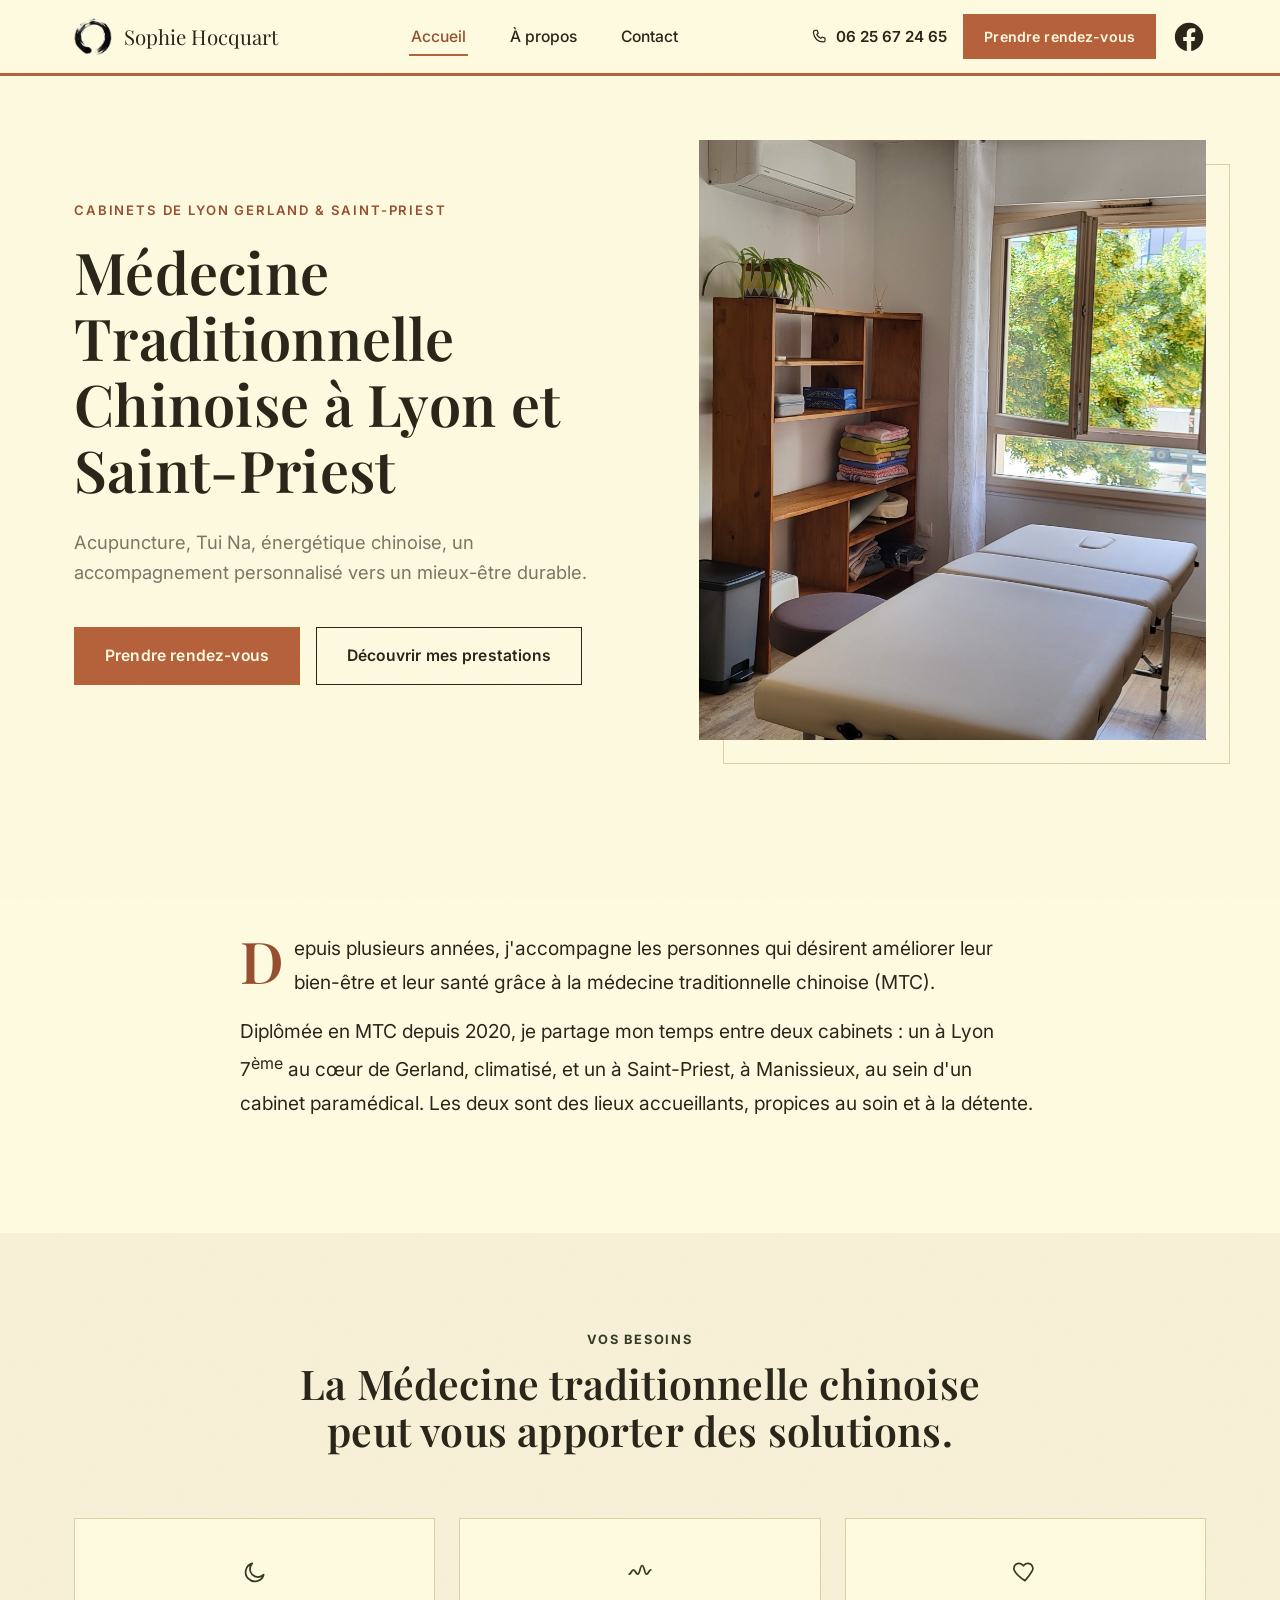
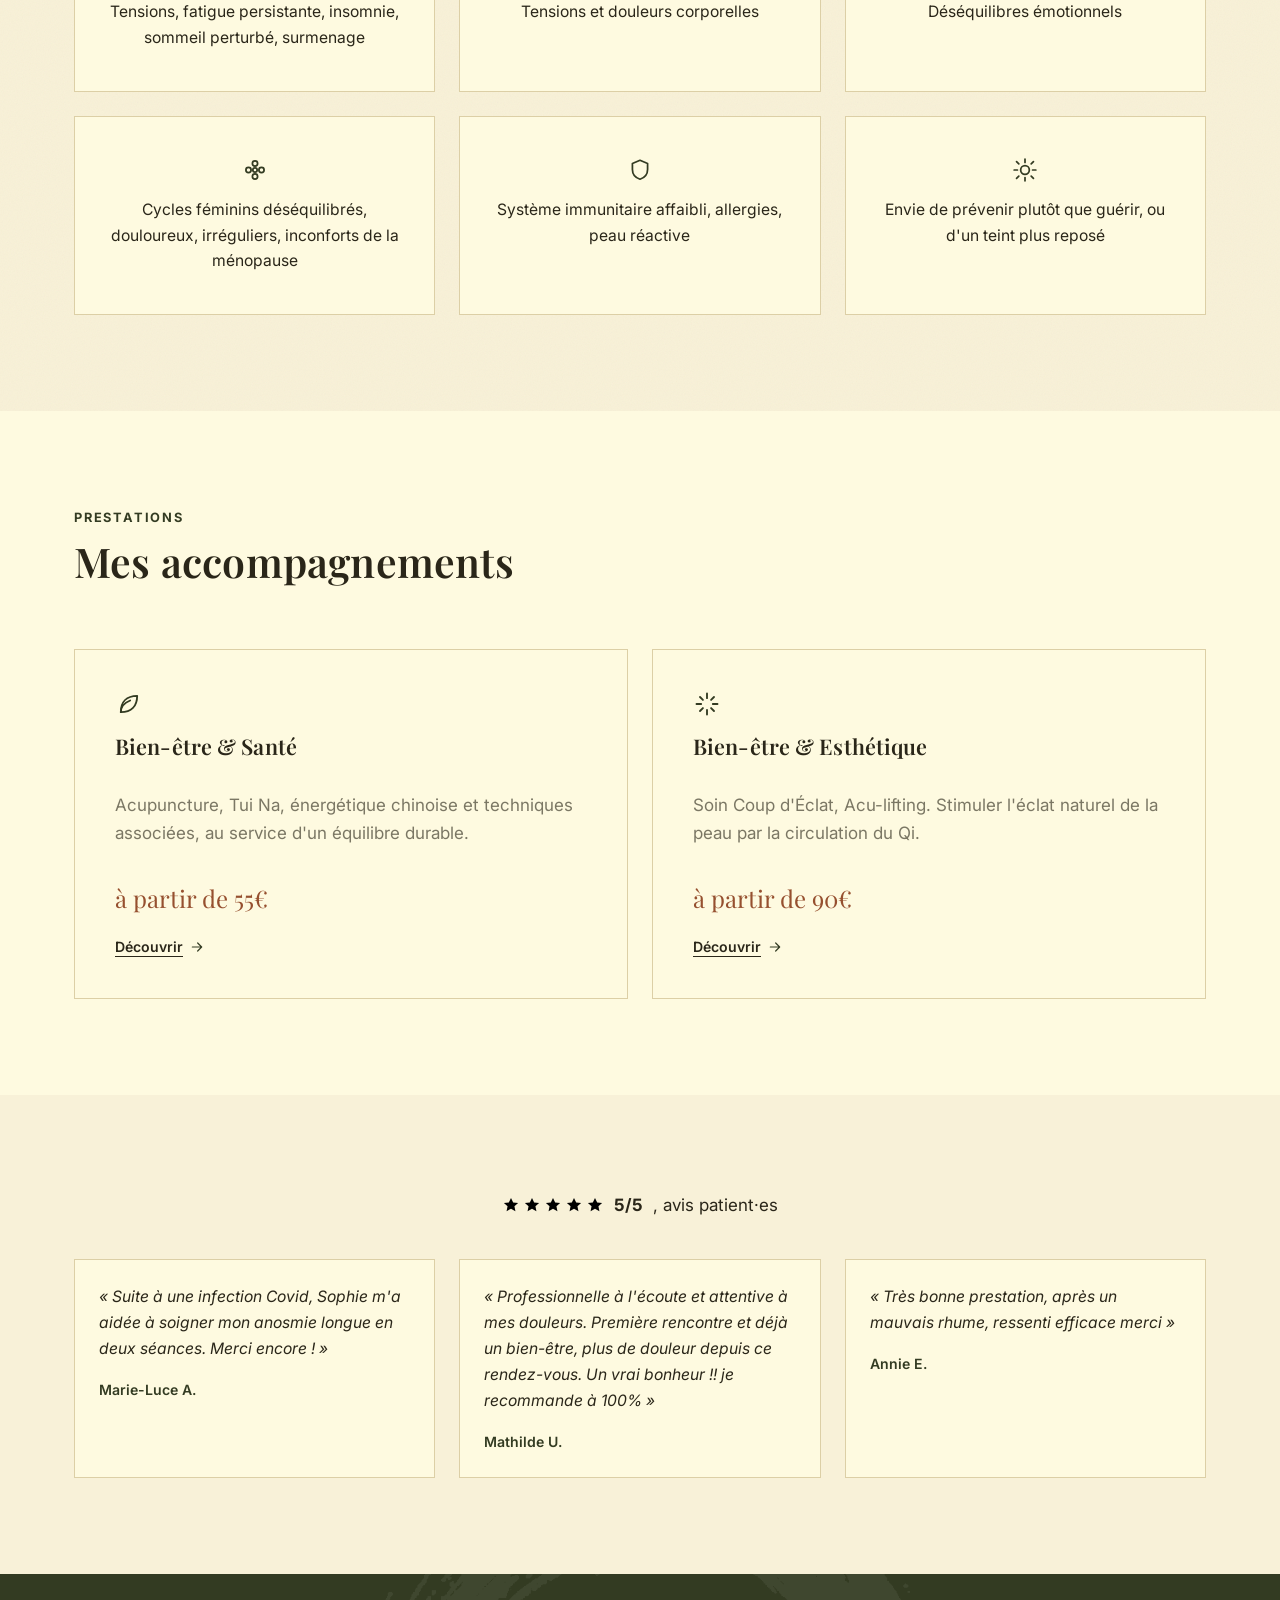
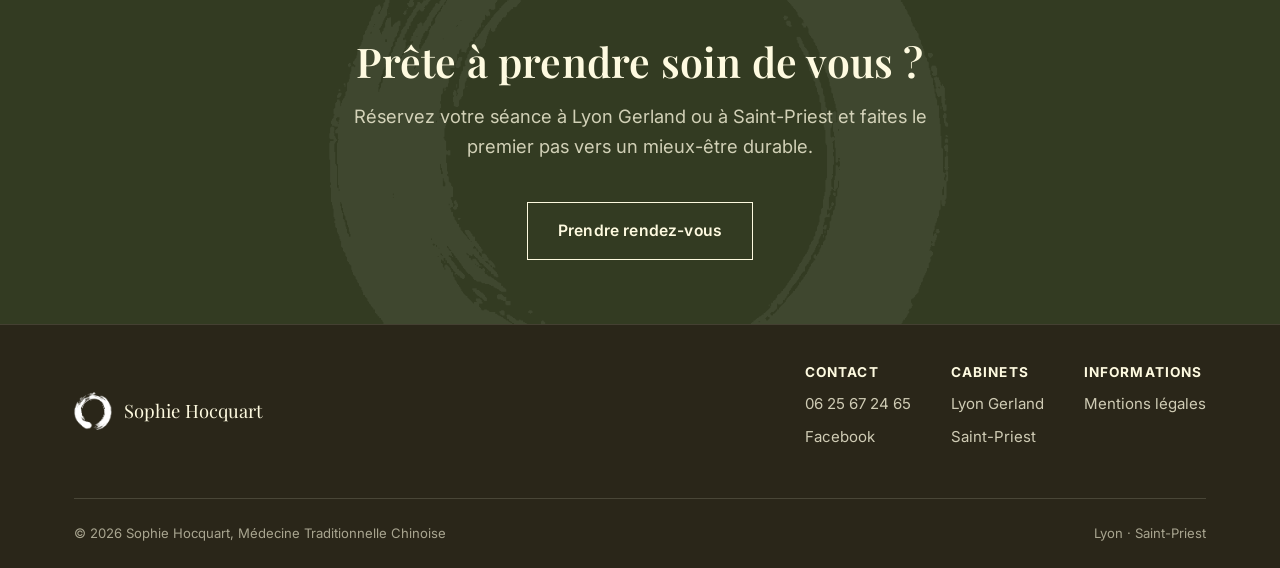
==== index.html @ 6807f5d9 "Site Sophie Hocquart MTC Co-Authored-By: Claude Sonnet 5 <noreply@anthropic.com>" ====
<!DOCTYPE html>
<html lang="fr">
<head>
<meta charset="utf-8">
<meta name="viewport" content="width=device-width, initial-scale=1">
<title>Sophie Hocquart, Médecine Traditionnelle Chinoise à Lyon et Saint-Priest</title>
<meta name="description" content="Acupuncture, Tui Na, énergétique chinoise à Lyon Gerland et Saint-Priest. Un accompagnement personnalisé vers un mieux-être durable, par Sophie Hocquart, praticienne en MTC.">
<link rel="stylesheet" href="styles.css">
<script defer src="nav.js"></script>
</head>
<body>

<header class="site-header">
  <div class="container">
    <a href="./" class="brand">
      <span class="brand-mark"><img src="images/logo-enso.png" alt="Sophie Hocquart"></span>
      <span class="brand-name">Sophie Hocquart</span>
    </a>
    <nav class="main-nav" id="main-nav">
      <a href="./" class="active">Accueil</a>
      <a href="a-propos/">À propos</a>
      <a href="contact/">Contact</a>
    </nav>
    <div class="header-actions">
      <a href="tel:+33625672465" class="call-link">
        <svg viewBox="0 0 24 24" width="18" height="18" fill="none" stroke="currentColor" stroke-width="1.6" stroke-linecap="round" stroke-linejoin="round"><path d="M6.5 3h3l1.5 4-2 1.5a12 12 0 0 0 5.5 5.5l1.5-2 4 1.5v3c0 1.1-.9 2-2 2C10.5 18.5 5.5 13.5 4.5 5.5c0-1.1.9-2 2-2Z"/></svg>
        <span>06 25 67 24 65</span>
      </a>
      <a href="contact/" class="btn btn-argile btn-sm btn-header">Prendre rendez-vous</a>
      <a href="https://facebook.com" target="_blank" rel="noopener" class="social-link" aria-label="Facebook">
        <svg viewBox="0 0 24 24" width="34" height="34" fill="currentColor"><path d="M22 12c0-5.523-4.477-10-10-10S2 6.477 2 12c0 4.991 3.657 9.128 8.438 9.878v-6.987h-2.54V12h2.54V9.797c0-2.506 1.492-3.89 3.777-3.89 1.094 0 2.238.195 2.238.195v2.46h-1.26c-1.243 0-1.63.771-1.63 1.562V12h2.773l-.443 2.89h-2.33v6.988C18.343 21.128 22 16.991 22 12Z"/></svg>
      </a>
      <button class="nav-toggle" aria-label="Ouvrir le menu" aria-expanded="false">
        <span></span><span></span><span></span>
      </button>
    </div>
  </div>
</header>

<main>

  <!-- HERO -->
  <section class="hero">
    <div class="container">
      <div class="hero-copy">
        <span class="kicker">Cabinets de Lyon Gerland &amp; Saint-Priest</span>
        <h1>Médecine Traditionnelle Chinoise à Lyon et Saint-Priest</h1>
        <p class="lead">Acupuncture, Tui Na, énergétique chinoise, un accompagnement personnalisé vers un mieux-être durable.</p>
        <div class="hero-actions">
          <a href="contact/" class="btn btn-argile">Prendre rendez-vous</a>
          <a href="a-propos/" class="btn btn-outline">Découvrir mes prestations</a>
        </div>
      </div>
      <div class="hero-figure">
        <img src="images/cabinet-gerland-hero.jpg" alt="Cabinet de soin de Sophie Hocquart, table de soin en cuir crème et lumière naturelle">
      </div>
    </div>
  </section>

  <!-- PRESENTATION COURTE -->
  <section class="section">
    <div class="container">
      <div class="intro-block">
        <p>Depuis plusieurs années, j'accompagne les personnes qui désirent améliorer leur bien-être et leur santé grâce à la médecine traditionnelle chinoise (MTC).</p>
        <p>Diplômée en MTC depuis 2020, je partage mon temps entre deux cabinets&nbsp;: un à Lyon 7<sup>ème</sup> au cœur de Gerland, climatisé, et un à Saint-Priest, à Manissieux, au sein d'un cabinet paramédical. Les deux sont des lieux accueillants, propices au soin et à la détente.</p>
      </div>
    </div>
  </section>

  <!-- SOUFFREZ-VOUS DE -->
  <section class="section section-alt grain">
    <div class="container">
      <div class="section-header">
        <span class="eyebrow">Vos besoins</span>
        <h2>La Médecine traditionnelle chinoise peut vous apporter des solutions.</h2>
      </div>
      <div class="symptom-grid">
        <div class="symptom-card">
          <svg viewBox="0 0 24 24" width="26" height="26" fill="none" stroke="currentColor" stroke-width="1.6" stroke-linecap="round" stroke-linejoin="round"><path d="M20 14.5A8.5 8.5 0 1 1 9.5 4a7 7 0 0 0 10.5 10.5Z"/></svg>
          <p>Tensions, fatigue persistante, insomnie, sommeil perturbé, surmenage</p>
        </div>
        <div class="symptom-card">
          <svg viewBox="0 0 24 24" width="26" height="26" fill="none" stroke="currentColor" stroke-width="1.6" stroke-linecap="round" stroke-linejoin="round"><path d="M2 14c2 0 2-4 4-4s2 4 4 4 2-8 4-8 2 8 4 8 2-4 4-4"/></svg>
          <p>Tensions et douleurs corporelles</p>
        </div>
        <div class="symptom-card">
          <svg viewBox="0 0 24 24" width="26" height="26" fill="none" stroke="currentColor" stroke-width="1.6" stroke-linecap="round" stroke-linejoin="round"><path d="M12 20s-7-4.35-9.5-8.8C.7 7.9 2.4 4.5 5.8 4c2-.3 3.6.7 4.7 2.3C11.6 4.7 13.2 3.7 15.2 4c3.4.5 5.1 3.9 3.3 7.2C16 15.65 12 20 12 20Z"/></svg>
          <p>Déséquilibres émotionnels</p>
        </div>
        <div class="symptom-card">
          <svg viewBox="0 0 24 24" width="26" height="26" fill="none" stroke="currentColor" stroke-width="1.6" stroke-linecap="round" stroke-linejoin="round"><circle cx="12" cy="12" r="2"/><circle cx="12" cy="6" r="2.4"/><circle cx="12" cy="18" r="2.4"/><circle cx="6" cy="12" r="2.4"/><circle cx="18" cy="12" r="2.4"/></svg>
          <p>Cycles féminins déséquilibrés, douloureux, irréguliers, inconforts de la ménopause</p>
        </div>
        <div class="symptom-card">
          <svg viewBox="0 0 24 24" width="26" height="26" fill="none" stroke="currentColor" stroke-width="1.6" stroke-linecap="round" stroke-linejoin="round"><path d="M12 3l7 3v5.5c0 4.5-3 7.7-7 9-4-1.3-7-4.5-7-9V6l7-3Z"/></svg>
          <p>Système immunitaire affaibli, allergies, peau réactive</p>
        </div>
        <div class="symptom-card">
          <svg viewBox="0 0 24 24" width="26" height="26" fill="none" stroke="currentColor" stroke-width="1.6" stroke-linecap="round" stroke-linejoin="round"><circle cx="12" cy="12" r="4"/><path d="M12 2v3M12 19v3M4.2 4.2l2.1 2.1M17.7 17.7l2.1 2.1M2 12h3M19 12h3M4.2 19.8l2.1-2.1M17.7 6.3l2.1-2.1"/></svg>
          <p>Envie de prévenir plutôt que guérir, ou d'un teint plus reposé</p>
        </div>
      </div>
    </div>
  </section>

  <!-- APERCU PRESTATIONS -->
  <section class="section">
    <div class="container">
      <div class="section-header left">
        <span class="eyebrow">Prestations</span>
        <h2>Mes accompagnements</h2>
      </div>
      <div class="teaser-grid">
        <a href="a-propos/#prestations-sante" class="teaser-card">
          <svg viewBox="0 0 24 24" width="28" height="28" fill="none" stroke="currentColor" stroke-width="1.6" stroke-linecap="round" stroke-linejoin="round"><path d="M5 19c9 0 14-5 14-14C10 5 5 10 5 19Z"/><path d="M5 19c0-5 3-8 8-10"/></svg>
          <h3>Bien-être &amp; Santé</h3>
          <p>Acupuncture, Tui Na, énergétique chinoise et techniques associées, au service d'un équilibre durable.</p>
          <span class="price">à partir de 55€</span>
          <span class="go">Découvrir <svg viewBox="0 0 24 24" width="16" height="16" fill="none" stroke="currentColor" stroke-width="1.8" stroke-linecap="round" stroke-linejoin="round"><path d="M5 12h14M13 6l6 6-6 6"/></svg></span>
        </a>
        <a href="a-propos/#prestations-esthetique" class="teaser-card">
          <svg viewBox="0 0 24 24" width="28" height="28" fill="none" stroke="currentColor" stroke-width="1.6" stroke-linecap="round" stroke-linejoin="round"><path d="M12 3v4M12 17v4M3 12h4M17 12h4M6 6l2.5 2.5M15.5 15.5 18 18M18 6l-2.5 2.5M8.5 15.5 6 18"/></svg>
          <h3>Bien-être &amp; Esthétique</h3>
          <p>Soin Coup d'Éclat, Acu-lifting. Stimuler l'éclat naturel de la peau par la circulation du Qi.</p>
          <span class="price">à partir de 90€</span>
          <span class="go">Découvrir <svg viewBox="0 0 24 24" width="16" height="16" fill="none" stroke="currentColor" stroke-width="1.8" stroke-linecap="round" stroke-linejoin="round"><path d="M5 12h14M13 6l6 6-6 6"/></svg></span>
        </a>
      </div>
    </div>
  </section>


  <!-- AVIS CLIENTS -->
  <section class="section section-alt">
    <div class="container">
      <div class="rating-line">
        <span class="rating-stars">
          <svg viewBox="0 0 24 24" width="18" height="18"><path d="M12 2.5l2.9 6 6.6.7-4.9 4.5 1.3 6.5L12 16.9l-5.9 3.3 1.3-6.5-4.9-4.5 6.6-.7Z"/></svg>
          <svg viewBox="0 0 24 24" width="18" height="18"><path d="M12 2.5l2.9 6 6.6.7-4.9 4.5 1.3 6.5L12 16.9l-5.9 3.3 1.3-6.5-4.9-4.5 6.6-.7Z"/></svg>
          <svg viewBox="0 0 24 24" width="18" height="18"><path d="M12 2.5l2.9 6 6.6.7-4.9 4.5 1.3 6.5L12 16.9l-5.9 3.3 1.3-6.5-4.9-4.5 6.6-.7Z"/></svg>
          <svg viewBox="0 0 24 24" width="18" height="18"><path d="M12 2.5l2.9 6 6.6.7-4.9 4.5 1.3 6.5L12 16.9l-5.9 3.3 1.3-6.5-4.9-4.5 6.6-.7Z"/></svg>
          <svg viewBox="0 0 24 24" width="18" height="18"><path d="M12 2.5l2.9 6 6.6.7-4.9 4.5 1.3 6.5L12 16.9l-5.9 3.3 1.3-6.5-4.9-4.5 6.6-.7Z"/></svg>
        </span>
        <strong>5/5</strong>, avis patient·es
      </div>
      <div class="testi-grid">
        <div class="testi-card">
          <p>« Suite à une infection Covid, Sophie m'a aidée à soigner mon anosmie longue en deux séances. Merci encore ! »</p>
          <span class="testi-name">Marie-Luce A.</span>
        </div>
        <div class="testi-card">
          <p>« Professionnelle à l'écoute et attentive à mes douleurs. Première rencontre et déjà un bien-être, plus de douleur depuis ce rendez-vous. Un vrai bonheur !! je recommande à 100% »</p>
          <span class="testi-name">Mathilde U.</span>
        </div>
        <div class="testi-card">
          <p>« Très bonne prestation, après un mauvais rhume, ressenti efficace merci »</p>
          <span class="testi-name">Annie E.</span>
        </div>
      </div>
    </div>
  </section>

  <!-- CTA FINAL -->
  <section class="cta-band">
    <div class="enso-bg"><img src="images/logo-enso.png" alt=""></div>
    <div class="container">
      <h2>Prête à prendre soin de vous ?</h2>
      <p class="lead">Réservez votre séance à Lyon Gerland ou à Saint-Priest et faites le premier pas vers un mieux-être durable.</p>
      <a href="contact/" class="btn btn-outline-creme">Prendre rendez-vous</a>
    </div>
  </section>

</main>

<footer class="site-footer grain">
  <div class="container">
    <div class="footer-top">
      <div class="footer-brand">
        <span class="brand-mark"><img src="images/logo-enso.png" alt="Sophie Hocquart"></span>
        <span class="footer-brand-name">Sophie Hocquart</span>
      </div>
      <div class="footer-links">
        <div class="footer-col">
          <h4>Contact</h4>
          <a href="tel:+33625672465">06 25 67 24 65</a>
          <a href="https://facebook.com" target="_blank" rel="noopener">Facebook</a>
        </div>
        <div class="footer-col">
          <h4>Cabinets</h4>
          <a href="contact/">Lyon Gerland</a>
          <a href="contact/">Saint-Priest</a>
        </div>
        <div class="footer-col">
          <h4>Informations</h4>
          <a href="#">Mentions légales</a>
        </div>
      </div>
    </div>
    <div class="footer-bottom">
      <span>© 2026 Sophie Hocquart, Médecine Traditionnelle Chinoise</span>
      <span>Lyon · Saint-Priest</span>
    </div>
  </div>
</footer>

</body>
</html>
---- styles.css ----
@import url('https://fonts.googleapis.com/css2?family=Playfair+Display:ital,wght@0,400;0,500;0,600;0,700;1,500&family=Inter:wght@300;400;500;600;700&display=swap');

/* ---------- Design tokens ---------- */
:root{
  /* Charte graphique Sophie Hocquart MTC */
  --creme:      #FEFAE0;
  --creme-2:    #F8F1D8; /* léger décroché pour bandes alternées */
  --olive:      #6E7C4E;
  --olive-fonce:#333B22;
  --argile:     #B5623C;
  --argile-fonce:#96502F;
  --sable:      #DCCFA6;
  --encre:      #2A2619;
  --encre-60:   rgba(42,38,25,.62);

  --font-titre: 'Playfair Display', Georgia, serif;
  --font-texte: 'Inter', -apple-system, BlinkMacSystemFont, sans-serif;

  --container: 1180px;
  --space-1: 8px;
  --space-2: 16px;
  --space-3: 24px;
  --space-4: 40px;
  --space-5: 64px;
  --space-6: 96px;
  --space-7: 140px;
}

*,*::before,*::after{box-sizing:border-box;}
html{scroll-behavior:smooth;}
body{
  margin:0;
  background:var(--creme);
  color:var(--encre);
  font-family:var(--font-texte);
  font-size:17px;
  line-height:1.65;
  -webkit-font-smoothing:antialiased;
  position:relative;
}
img{max-width:100%;display:block;}
a{color:inherit;}
h1,h2,h3,h4{
  font-family:var(--font-titre);
  font-weight:600;
  line-height:1.15;
  margin:0 0 var(--space-2);
  letter-spacing:.005em;
}
h1{font-size:clamp(2.4rem,4.6vw,3.6rem);font-weight:600;}
h2{font-size:clamp(1.9rem,3.2vw,2.6rem);}
h3{font-size:1.35rem;}
p{margin:0 0 var(--space-2);}
.lead{font-size:1.15rem;color:var(--encre-60);}

/* Grain de papier, texture subtile en filigrane, appliquée via SVG turbulence */
.grain{position:relative;}
.grain::after{
  content:"";
  position:absolute;inset:0;
  pointer-events:none;
  opacity:.05;
  mix-blend-mode:multiply;
  background-image:url("data:image/svg+xml,%3Csvg xmlns='http://www.w3.org/2000/svg' width='180' height='180'%3E%3Cfilter id='n'%3E%3CfeTurbulence type='fractalNoise' baseFrequency='0.85' numOctaves='3' stitchTiles='stitch'/%3E%3C/filter%3E%3Crect width='100%25' height='100%25' filter='url(%23n)'/%3E%3C/svg%3E");
}
body::before{
  content:"";
  position:fixed;inset:0;
  pointer-events:none;
  z-index:0;
  opacity:.035;
  mix-blend-mode:multiply;
  background-image:url("data:image/svg+xml,%3Csvg xmlns='http://www.w3.org/2000/svg' width='180' height='180'%3E%3Cfilter id='n'%3E%3CfeTurbulence type='fractalNoise' baseFrequency='0.85' numOctaves='3' stitchTiles='stitch'/%3E%3C/filter%3E%3Crect width='100%25' height='100%25' filter='url(%23n)'/%3E%3C/svg%3E");
}

/* Filigrane enso décoratif */
.enso-bg{
  position:absolute;
  pointer-events:none;
  opacity:.055;
  z-index:0;
  filter:brightness(0);
}
.enso-bg img{width:100%;height:100%;object-fit:contain;}

.container{max-width:var(--container);margin:0 auto;padding:0 var(--space-3);position:relative;z-index:1;}
section{position:relative;}

/* ---------- Boutons ---------- */
.btn{
  display:inline-flex;align-items:center;justify-content:center;gap:8px;
  font-family:var(--font-texte);font-weight:600;font-size:.98rem;
  padding:15px 30px;
  border:1px solid transparent;
  cursor:pointer;
  text-decoration:none;
  letter-spacing:.01em;
  transition:background-color .2s ease,border-color .2s ease,color .2s ease,transform .15s ease;
  border-radius:0;
  white-space:nowrap;
}
.btn:active{transform:translateY(1px);}
.btn-argile{background:var(--argile);color:var(--creme);}
.btn-argile:hover{background:var(--argile-fonce);}
.btn-olive{background:var(--olive-fonce);color:var(--creme);}
.btn-olive:hover{background:#242c16;}
.btn-outline{background:transparent;color:var(--encre);border-color:var(--encre);}
.btn-outline:hover{background:var(--encre);color:var(--creme);}
.btn-outline-creme{background:transparent;color:var(--creme);border-color:var(--creme);}
.btn-outline-creme:hover{background:var(--creme);color:var(--olive-fonce);}
.btn-sm{padding:10px 20px;font-size:.88rem;}

/* ---------- Header ---------- */
.site-header{
  position:sticky;top:0;z-index:50;
  background:rgba(254,250,224,.92);
  backdrop-filter:saturate(120%) blur(6px);
  border-bottom:3px solid var(--argile);
}
.site-header .container{
  display:flex;align-items:center;justify-content:space-between;
  padding-top:14px;padding-bottom:14px;
  gap:var(--space-3);
}
.brand{display:flex;align-items:center;gap:12px;text-decoration:none;flex:none;}
.brand-mark{width:38px;height:38px;flex:none;}
.brand-mark img{width:100%;height:100%;object-fit:contain;}
.brand-name{font-family:var(--font-titre);font-size:1.28rem;color:var(--encre);white-space:nowrap;}

.main-nav{display:flex;align-items:center;gap:var(--space-4);flex:1;justify-content:center;}
.main-nav a{
  text-decoration:none;color:var(--encre);font-size:.98rem;font-weight:500;
  padding:6px 2px;position:relative;
}
.main-nav a::after{
  content:"";position:absolute;left:0;bottom:0;width:0;height:2px;background:var(--argile);
  transition:width .2s ease;
}
.main-nav a:hover::after,.main-nav a.active::after{width:100%;}
.main-nav a.active{color:var(--argile-fonce);}

.header-actions{display:flex;align-items:center;gap:var(--space-2);flex:none;}
.call-link{
  display:flex;align-items:center;gap:8px;font-weight:600;font-size:.95rem;
  text-decoration:none;color:var(--encre);white-space:nowrap;
}
.call-link svg{flex:none;}

.social-link{display:flex;align-items:center;color:var(--encre);flex:none;}
.social-link:hover{color:var(--argile-fonce);}

.nav-toggle{
  display:none;flex-direction:column;justify-content:center;gap:5px;
  width:40px;height:40px;border:1px solid var(--encre);background:transparent;cursor:pointer;flex:none;
}
.nav-toggle span{display:block;width:20px;height:2px;background:var(--encre);margin:0 auto;transition:transform .25s ease,opacity .2s ease;}
.nav-toggle[aria-expanded="true"] span:nth-child(1){transform:translateY(7px) rotate(45deg);}
.nav-toggle[aria-expanded="true"] span:nth-child(2){opacity:0;}
.nav-toggle[aria-expanded="true"] span:nth-child(3){transform:translateY(-7px) rotate(-45deg);}

@media (max-width:900px){
  .main-nav{
    position:absolute;top:100%;left:0;right:0;
    background:var(--creme);
    flex-direction:column;align-items:stretch;justify-content:flex-start;
    gap:0;padding:0;
    max-height:0;overflow:hidden;
    transition:max-height .35s ease;
    border-bottom:1px solid rgba(42,38,25,.1);
    box-shadow:0 16px 24px rgba(42,38,25,.12);
  }
  .main-nav.open{padding:var(--space-2) 0;overflow-y:auto;max-height:600px;}
  .main-nav a{padding:16px var(--space-3);border-bottom:1px solid rgba(42,38,25,.08);}
  .main-nav a::after{display:none;}
  .call-link span{display:none;}
  .nav-toggle{display:flex;}
}
@media (max-width:520px){
  .brand-name{font-size:1.05rem;}
  .btn-header{padding:11px 16px;font-size:.85rem;}
}

/* ---------- Hero ---------- */
.hero{padding:var(--space-5) 0 var(--space-6);overflow:hidden;}
.hero .container{
  display:grid;grid-template-columns:1.05fr .95fr;gap:var(--space-5);align-items:center;
}
.hero-copy .kicker{
  display:inline-block;font-size:.82rem;letter-spacing:.14em;text-transform:uppercase;
  color:var(--argile-fonce);font-weight:600;margin-bottom:var(--space-2);
}
.hero-copy h1{margin-bottom:var(--space-3);}
.hero-copy .lead{max-width:46ch;margin-bottom:var(--space-4);}
.hero-actions{display:flex;gap:var(--space-2);flex-wrap:wrap;}
.hero-figure{position:relative;}
.hero-figure img{width:100%;height:600px;object-fit:cover;}
.hero-figure::before{
  content:"";position:absolute;top:24px;left:24px;right:-24px;bottom:-24px;
  border:1px solid var(--sable);z-index:-1;
}
@media (max-width:900px){
  .hero .container{grid-template-columns:1fr;gap:var(--space-4);}
  .hero-figure{order:-1;}
  .hero-figure img{height:340px;}
  .hero-figure::before{display:none;}
  .hero{padding:var(--space-4) 0 var(--space-5);}
}

/* ---------- Sections génériques ---------- */
.section{padding:var(--space-6) 0;}
.section-tight{padding:var(--space-5) 0;}
.section-alt{background:var(--creme-2);}
.section-header{max-width:720px;margin:0 auto var(--space-5);text-align:center;}
.section-header.left{margin-left:0;text-align:left;}
.eyebrow{
  display:block;font-size:.8rem;letter-spacing:.14em;text-transform:uppercase;
  color:var(--olive-fonce);font-weight:700;margin-bottom:10px;
}
@media (max-width:700px){
  .section{padding:var(--space-5) 0;}
}

/* Présentation courte (texte seul, éditorial) */
.intro-block{max-width:800px;margin:0 auto;}
.intro-block p{font-size:1.2rem;line-height:1.75;color:var(--encre);}
.intro-block p:first-of-type::first-letter{
  font-family:var(--font-titre);font-size:3.6rem;line-height:.7;float:left;
  padding:8px 10px 0 0;color:var(--argile-fonce);font-weight:600;
}

/* Grille "Souffrez-vous de" */
.symptom-grid{
  display:grid;grid-template-columns:repeat(3,1fr);gap:var(--space-3);
}
.symptom-card{
  background:var(--creme);border:1px solid var(--sable);
  padding:var(--space-4) var(--space-3);
  display:flex;flex-direction:column;align-items:center;text-align:center;gap:14px;
}
.symptom-card svg{flex:none;color:var(--olive-fonce);}
.symptom-card p{margin:0;font-size:.98rem;color:var(--encre);}
@media (max-width:900px){.symptom-grid{grid-template-columns:repeat(2,1fr);}}
@media (max-width:600px){.symptom-grid{grid-template-columns:1fr;}}

/* Prestations teaser */
.teaser-grid{display:grid;grid-template-columns:1fr 1fr;gap:var(--space-3);}
.teaser-card{
  background:var(--creme);color:var(--encre);border:1px solid var(--sable);
  padding:var(--space-4);
  display:flex;flex-direction:column;gap:var(--space-2);
  text-decoration:none;
  position:relative;overflow:hidden;
}
.teaser-card svg{color:var(--olive-fonce);}
.teaser-card p{color:var(--encre-60);}
.teaser-card .price{font-family:var(--font-titre);font-size:1.5rem;margin-top:auto;color:var(--argile-fonce);}
.teaser-card .go{font-size:.88rem;font-weight:600;color:var(--encre);display:inline-flex;align-items:center;gap:6px;text-decoration:underline;text-underline-offset:4px;}
@media (max-width:760px){.teaser-grid{grid-template-columns:1fr;}}

/* Avis clients */
.rating-line{display:flex;align-items:center;gap:10px;justify-content:center;margin-bottom:var(--space-4);}
.rating-stars{display:flex;gap:3px;color:var(--argile);}
.testi-grid{display:grid;grid-template-columns:repeat(3,1fr);gap:var(--space-3);}
.testi-card{
  background:var(--creme);border:1px solid var(--sable);padding:var(--space-3);
  display:flex;flex-direction:column;gap:var(--space-2);
}
.testi-card p{font-style:italic;color:var(--encre);margin:0;font-size:.98rem;}
.testi-name{font-style:normal;font-weight:600;font-size:.88rem;color:var(--olive-fonce);}
@media (max-width:900px){.testi-grid{grid-template-columns:1fr;}}

/* Bandeau CTA final */
.cta-band{
  background:var(--olive-fonce);color:var(--creme);
  padding:var(--space-5) 0;text-align:center;overflow:hidden;position:relative;
}
.cta-band h2{color:var(--creme);}
.cta-band .lead{color:rgba(254,250,224,.78);max-width:52ch;margin:0 auto var(--space-4);}
.cta-band .enso-bg{width:640px;height:640px;top:50%;left:50%;transform:translate(-50%,-50%);filter:brightness(0) invert(1);opacity:.06;}

/* Footer */
.site-footer{background:var(--encre);color:rgba(254,250,224,.85);padding:var(--space-4) 0 var(--space-3);border-top:1px solid rgba(254,250,224,.12);}
.footer-top{display:flex;justify-content:space-between;gap:var(--space-4);flex-wrap:wrap;margin-bottom:var(--space-4);}
.footer-brand{display:flex;align-items:center;gap:12px;}
.footer-brand .brand-mark img{filter:brightness(0) invert(1);}
.footer-brand-name{font-family:var(--font-titre);color:var(--creme);font-size:1.15rem;}
.footer-links{display:flex;gap:var(--space-4);flex-wrap:wrap;}
.footer-col h4{color:var(--creme);font-family:var(--font-texte);font-weight:700;font-size:.85rem;text-transform:uppercase;letter-spacing:.08em;margin-bottom:12px;}
.footer-col a{display:block;color:rgba(254,250,224,.78);text-decoration:none;font-size:.94rem;margin-bottom:8px;}
.footer-col a:hover{color:var(--creme);}
.footer-bottom{border-top:1px solid rgba(254,250,224,.15);padding-top:var(--space-3);display:flex;justify-content:space-between;gap:var(--space-2);flex-wrap:wrap;font-size:.82rem;color:rgba(254,250,224,.6);}
@media (max-width:700px){.footer-top{flex-direction:column;}}

/* ---------- Page: bandeau titre générique ---------- */
.page-header{padding:var(--space-5) 0 var(--space-4);background:var(--creme-2);border-bottom:1px solid var(--sable);}
.page-header .eyebrow{color:var(--argile-fonce);}
.page-header .lead{max-width:60ch;}

/* ---------- À propos ---------- */
.bio-grid{display:grid;grid-template-columns:.9fr 1.1fr;gap:var(--space-5);align-items:center;}
.bio-photo{
  aspect-ratio:4/5;background:
    repeating-linear-gradient(135deg,rgba(42,38,25,.05) 0 2px,transparent 2px 10px),
    var(--sable);
  border:1px solid var(--sable);
  position:relative;display:flex;align-items:center;justify-content:center;overflow:hidden;
}
.bio-photo .enso-bg{width:70%;height:70%;position:static;opacity:.25;filter:none;}
.bio-photo .enso-bg img{filter:brightness(0);opacity:.5;}
.bio-photo span{
  position:absolute;bottom:var(--space-2);left:var(--space-2);right:var(--space-2);
  font-size:.78rem;color:var(--encre-60);text-align:center;
}
.tags{display:flex;gap:10px;flex-wrap:wrap;margin:var(--space-3) 0;}
.tag{background:var(--olive);color:var(--creme);padding:8px 16px;font-size:.85rem;font-weight:600;letter-spacing:.02em;}
.mission-quote{
  border-left:3px solid var(--argile);padding-left:var(--space-3);margin:var(--space-3) 0;
  font-family:var(--font-titre);font-size:1.25rem;font-style:italic;color:var(--olive-fonce);
}
@media (max-width:900px){.bio-grid{grid-template-columns:1fr;}.bio-photo{aspect-ratio:16/10;}}

/* Contenu + photo alterné (MTC / prestations) */
.split{display:grid;grid-template-columns:1fr 1fr;gap:var(--space-5);align-items:center;}
.split img{width:100%;height:460px;object-fit:cover;}
.split.reverse .split-media{order:2;}
.split-media{position:relative;}
.split-media::after{
  content:"";position:absolute;bottom:-18px;right:-18px;top:18px;left:18px;
  border:1px solid var(--sable);z-index:-1;
}
.split.reverse .split-media::after{right:18px;left:-18px;}
@media (max-width:900px){
  .split{grid-template-columns:1fr;}
  .split.reverse .split-media{order:0;}
  .split img{height:300px;}
  .split-media::after{display:none;}
}

.pillar-list{list-style:none;margin:var(--space-3) 0;padding:0;display:flex;flex-direction:column;gap:10px;}
.pillar-list li{display:flex;align-items:baseline;gap:10px;}
.pillar-list li::before{content:"•";color:var(--argile-fonce);font-weight:700;}

/* Déroulement séance : 3 étapes */
.session-flow{margin-top:var(--space-6);}
.session-flow .eyebrow{margin-bottom:var(--space-3);}
.steps{display:grid;grid-template-columns:repeat(3,1fr);gap:var(--space-3);}
.step{border-top:2px solid var(--olive-fonce);padding-top:var(--space-2);}
.step .num{font-family:var(--font-titre);font-size:1.8rem;color:var(--argile-fonce);display:block;margin-bottom:6px;}
@media (max-width:760px){.steps{grid-template-columns:1fr;}}

/* Techniques (chips) */
.chip-list{display:flex;flex-wrap:wrap;gap:10px;margin:var(--space-3) 0;padding:0;list-style:none;}
.chip-list li{
  border:1px solid var(--sable);background:var(--creme);
  padding:9px 16px;font-size:.9rem;font-weight:500;
}

/* Lien vers la section tarifs */
.tarifs-link{
  display:inline-flex;align-items:center;gap:6px;margin-top:var(--space-3);
  font-size:.92rem;font-weight:600;color:var(--argile-fonce);
  text-decoration:underline;text-underline-offset:4px;
}
.tarifs-link:hover{color:var(--argile);}

/* Tarifs (section dédiée, regroupant toutes les prestations) */
.pricing-grid{display:grid;grid-template-columns:1fr 1fr;gap:var(--space-4);}
.pricing-group{background:var(--creme-2);border:1px solid var(--sable);padding:var(--space-4);}
.pricing-group h3{color:var(--olive-fonce);margin-bottom:8px;}
.pricing-group .pricing-desc{font-size:.92rem;color:var(--encre-60);margin-bottom:var(--space-3);}
@media (max-width:760px){.pricing-grid{grid-template-columns:1fr;}}
.pricing-actions{display:flex;gap:var(--space-2);flex-wrap:wrap;margin-top:var(--space-4);}

.price-table{width:100%;border-collapse:collapse;margin-top:var(--space-2);}
.price-table td{padding:14px 0;border-bottom:1px solid var(--sable);}
.price-table td:last-child{text-align:right;font-family:var(--font-titre);font-size:1.2rem;color:var(--argile-fonce);white-space:nowrap;padding-left:var(--space-2);}

/* Esthétique / acu-lifting, bloc texte + motif enso */
.esthetique-block{
  background:var(--creme-2);border:1px solid var(--sable);
  padding:var(--space-5);position:relative;overflow:hidden;
}
.esthetique-block .enso-bg{width:420px;height:420px;right:-100px;top:50%;transform:translateY(-50%);}
.esthetique-block .content{max-width:640px;position:relative;z-index:1;}

/* FAQ */
.faq-item{border-bottom:1px solid var(--sable);}
.faq-item summary{
  list-style:none;cursor:pointer;padding:var(--space-3) 0;
  display:flex;justify-content:space-between;align-items:center;gap:var(--space-2);
  font-family:var(--font-titre);font-size:1.15rem;font-weight:600;
}
.faq-item summary::-webkit-details-marker{display:none;}
.faq-item summary .icon{flex:none;transition:transform .25s ease;color:var(--argile-fonce);}
.faq-item[open] summary .icon{transform:rotate(45deg);}
.faq-item .faq-a{padding:0 0 var(--space-3);max-width:70ch;color:var(--encre-60);}

/* ---------- Contact ---------- */
.contact-grid{display:grid;grid-template-columns:1fr 1fr;gap:var(--space-4);align-items:stretch;}
.cabinet-card{border:1px solid var(--sable);background:var(--creme);display:flex;flex-direction:column;height:100%;}
.cabinet-card img{width:100%;height:280px;object-fit:cover;}
.cabinet-card .cc-body{padding:var(--space-4);display:flex;flex-direction:column;flex:1;}
.cabinet-photo-placeholder{
  width:100%;height:280px;
  background:
    repeating-linear-gradient(135deg,rgba(42,38,25,.05) 0 2px,transparent 2px 10px),
    var(--sable);
  display:flex;align-items:center;justify-content:center;position:relative;
}
.cabinet-photo-placeholder .enso-bg{width:50%;height:50%;position:static;opacity:.3;}
.cabinet-photo-placeholder .enso-bg img{filter:brightness(0);opacity:.55;}
.info-line{display:flex;gap:12px;margin-bottom:14px;align-items:flex-start;}
.info-line svg{flex:none;color:var(--olive-fonce);margin-top:3px;}
.info-line .lbl{display:block;font-weight:600;font-size:.82rem;text-transform:uppercase;letter-spacing:.06em;color:var(--olive-fonce);margin-bottom:2px;}
.map-embed{width:100%;height:220px;flex:none;border:1px solid var(--sable);margin:auto 0 var(--space-3);filter:sepia(8%) saturate(85%);}
.map-embed iframe{width:100%;height:100%;border:0;display:block;}
@media (max-width:900px){.contact-grid{grid-template-columns:1fr;}}

.direct-band{
  background:var(--argile);color:var(--creme);
  padding:var(--space-4) 0;text-align:center;
}
.direct-band .container{display:flex;justify-content:center;align-items:center;gap:var(--space-4);flex-wrap:wrap;}
.direct-band a{display:flex;align-items:center;gap:10px;text-decoration:none;color:var(--creme);font-weight:600;font-size:1.05rem;}
.direct-band a:hover{opacity:.85;}

/* Utilitaires */
.text-center{text-align:center;}
.mt-0{margin-top:0;}
@media (prefers-reduced-motion:reduce){*{animation:none!important;transition:none!important;}}
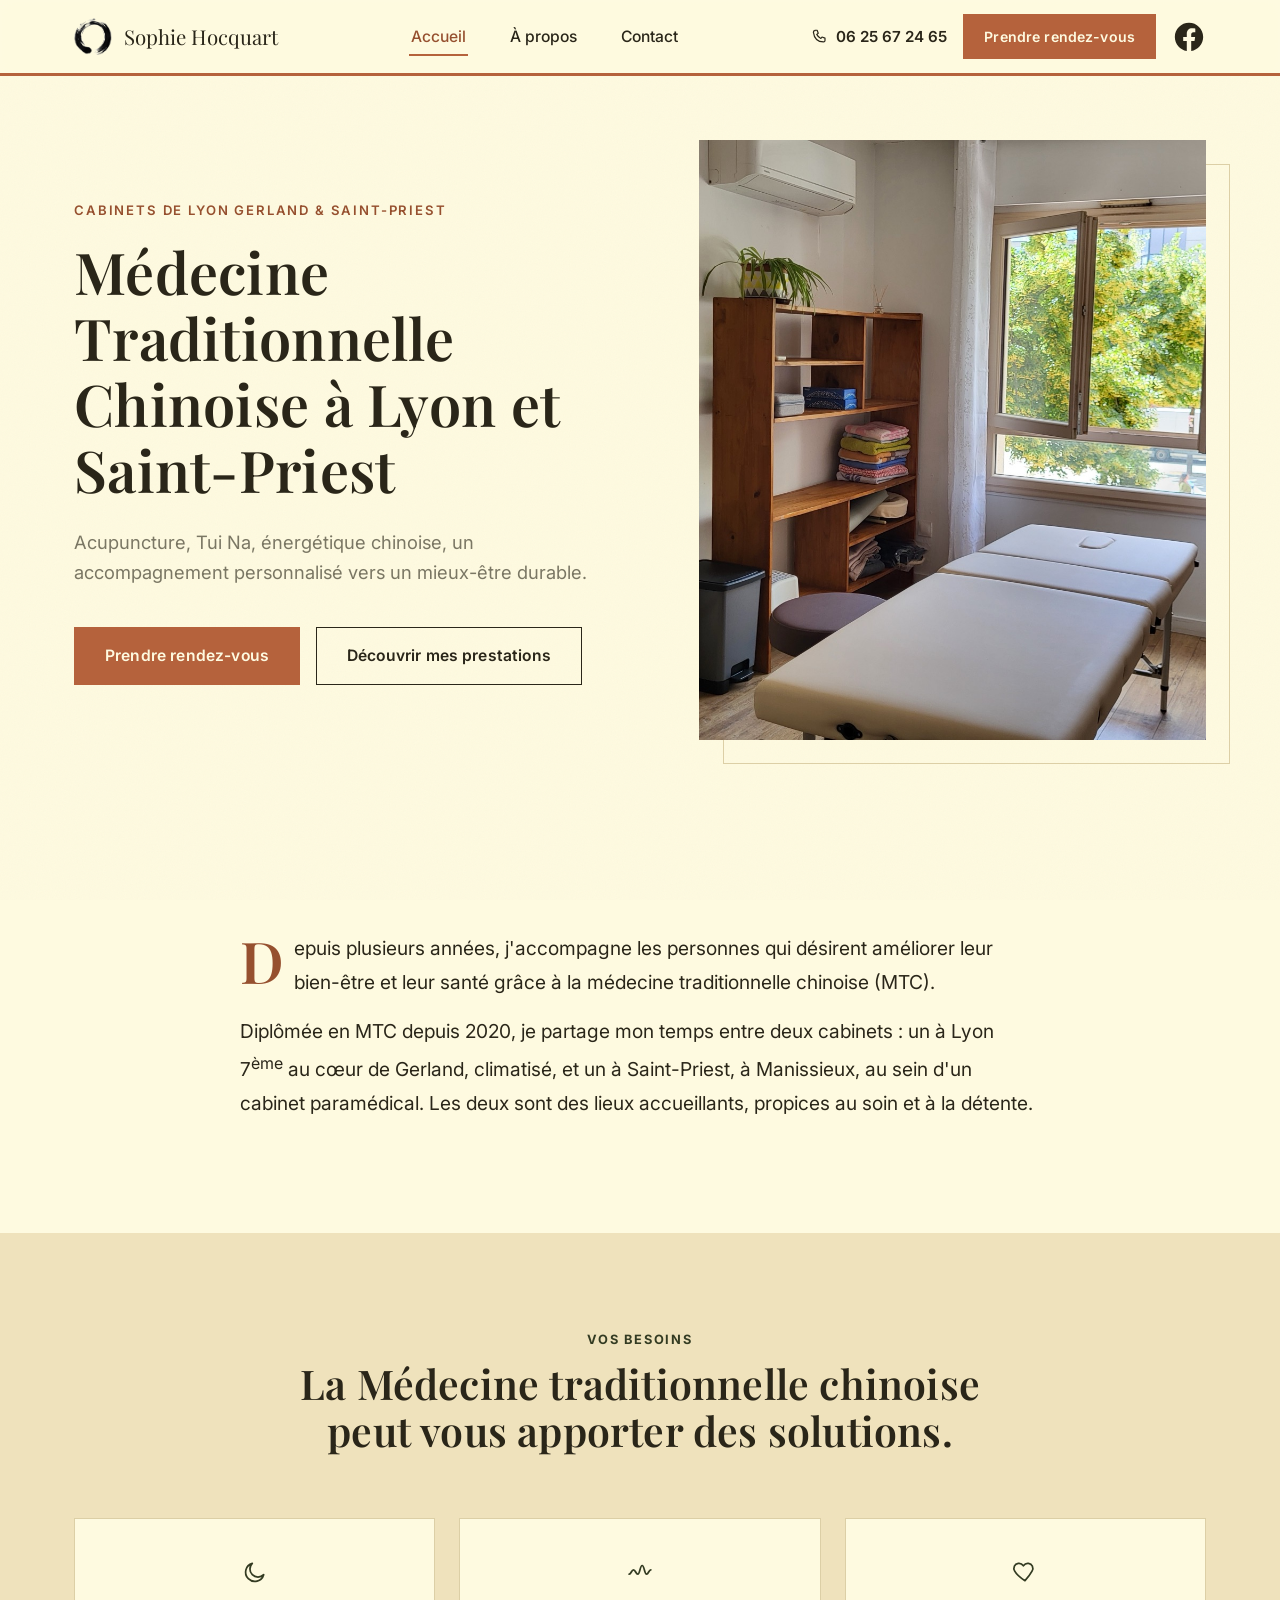
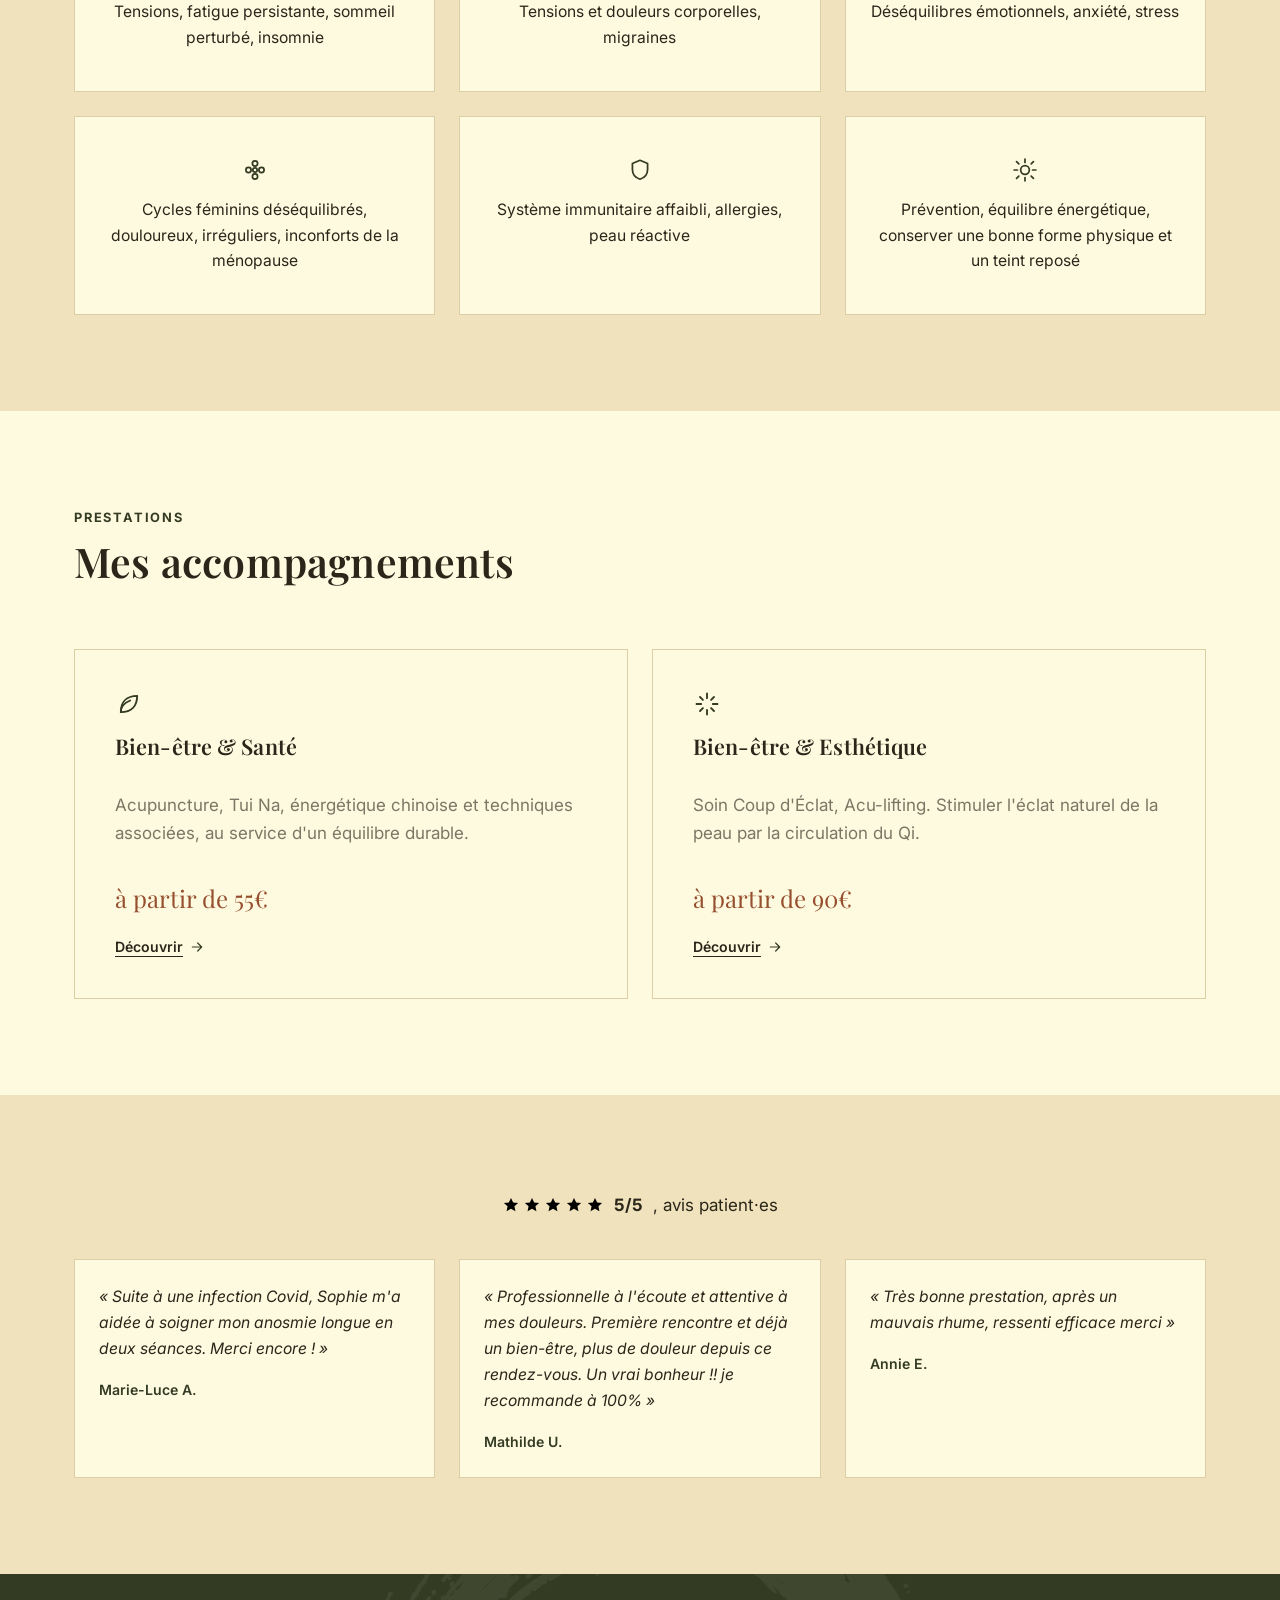
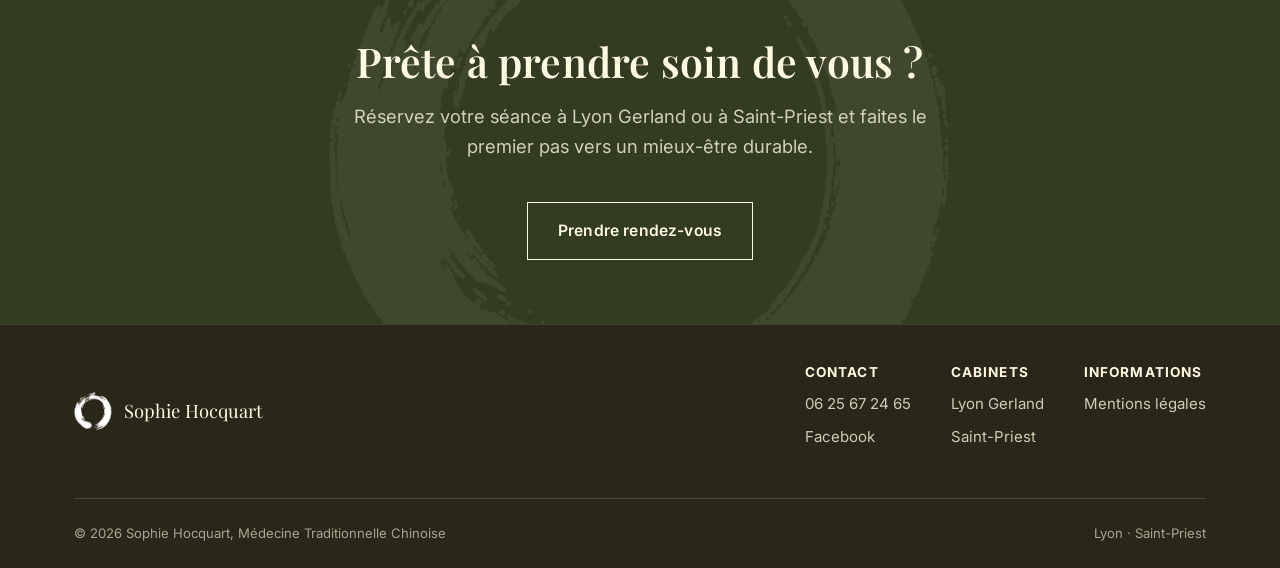
==== commit 7facd247: "Reformule les textes de la section Vos besoins Co-Authored-By: Claude Sonnet 5 <noreply@anthropic.co" ====
--- a/index.html
+++ b/index.html
@@ -77,15 +77,15 @@
       <div class="symptom-grid">
         <div class="symptom-card">
           <svg viewBox="0 0 24 24" width="26" height="26" fill="none" stroke="currentColor" stroke-width="1.6" stroke-linecap="round" stroke-linejoin="round"><path d="M20 14.5A8.5 8.5 0 1 1 9.5 4a7 7 0 0 0 10.5 10.5Z"/></svg>
-          <p>Tensions, fatigue persistante, insomnie, sommeil perturbé, surmenage</p>
+          <p>Tensions, fatigue persistante, sommeil perturbé, insomnie</p>
         </div>
         <div class="symptom-card">
           <svg viewBox="0 0 24 24" width="26" height="26" fill="none" stroke="currentColor" stroke-width="1.6" stroke-linecap="round" stroke-linejoin="round"><path d="M2 14c2 0 2-4 4-4s2 4 4 4 2-8 4-8 2 8 4 8 2-4 4-4"/></svg>
-          <p>Tensions et douleurs corporelles</p>
+          <p>Tensions et douleurs corporelles, migraines</p>
         </div>
         <div class="symptom-card">
           <svg viewBox="0 0 24 24" width="26" height="26" fill="none" stroke="currentColor" stroke-width="1.6" stroke-linecap="round" stroke-linejoin="round"><path d="M12 20s-7-4.35-9.5-8.8C.7 7.9 2.4 4.5 5.8 4c2-.3 3.6.7 4.7 2.3C11.6 4.7 13.2 3.7 15.2 4c3.4.5 5.1 3.9 3.3 7.2C16 15.65 12 20 12 20Z"/></svg>
-          <p>Déséquilibres émotionnels</p>
+          <p>Déséquilibres émotionnels, anxiété, stress</p>
         </div>
         <div class="symptom-card">
           <svg viewBox="0 0 24 24" width="26" height="26" fill="none" stroke="currentColor" stroke-width="1.6" stroke-linecap="round" stroke-linejoin="round"><circle cx="12" cy="12" r="2"/><circle cx="12" cy="6" r="2.4"/><circle cx="12" cy="18" r="2.4"/><circle cx="6" cy="12" r="2.4"/><circle cx="18" cy="12" r="2.4"/></svg>
@@ -97,7 +97,7 @@
         </div>
         <div class="symptom-card">
           <svg viewBox="0 0 24 24" width="26" height="26" fill="none" stroke="currentColor" stroke-width="1.6" stroke-linecap="round" stroke-linejoin="round"><circle cx="12" cy="12" r="4"/><path d="M12 2v3M12 19v3M4.2 4.2l2.1 2.1M17.7 17.7l2.1 2.1M2 12h3M19 12h3M4.2 19.8l2.1-2.1M17.7 6.3l2.1-2.1"/></svg>
-          <p>Envie de prévenir plutôt que guérir, ou d'un teint plus reposé</p>
+          <p>Prévention, équilibre énergétique, conserver une bonne forme physique et un teint reposé</p>
         </div>
       </div>
     </div>
--- a/styles.css
+++ b/styles.css
@@ -4,7 +4,7 @@
 :root{
   /* Charte graphique Sophie Hocquart MTC */
   --creme:      #FEFAE0;
-  --creme-2:    #F8F1D8; /* léger décroché pour bandes alternées */
+  --creme-2:    #EFE2BC; /* décroché plus marqué pour bandes alternées */
   --olive:      #6E7C4E;
   --olive-fonce:#333B22;
   --argile:     #B5623C;
@@ -27,9 +27,10 @@
 }
 
 *,*::before,*::after{box-sizing:border-box;}
-html{scroll-behavior:smooth;}
+html{scroll-behavior:smooth;overflow-x:hidden;}
 body{
   margin:0;
+  overflow-x:hidden;
   background:var(--creme);
   color:var(--encre);
   font-family:var(--font-texte);
@@ -175,9 +176,20 @@
   .call-link span{display:none;}
   .nav-toggle{display:flex;}
 }
+@media (max-width:600px){
+  .btn-header{display:none;}
+  .site-header .container{gap:var(--space-2);}
+  .header-actions{gap:10px;}
+}
 @media (max-width:520px){
   .brand-name{font-size:1.05rem;}
-  .btn-header{padding:11px 16px;font-size:.85rem;}
+}
+@media (max-width:480px){
+  :root{--space-3:16px;}
+}
+@media (max-width:360px){
+  .social-link svg{width:26px;height:26px;}
+  .brand-name{font-size:.95rem;}
 }
 
 /* ---------- Hero ---------- */
@@ -370,9 +382,13 @@
 .pricing-group .pricing-desc{font-size:.92rem;color:var(--encre-60);margin-bottom:var(--space-3);}
 @media (max-width:760px){.pricing-grid{grid-template-columns:1fr;}}
 .pricing-actions{display:flex;gap:var(--space-2);flex-wrap:wrap;margin-top:var(--space-4);}
+@media (max-width:600px){
+  .pricing-actions{flex-direction:column;}
+  .pricing-actions .btn{width:100%;}
+}
 
 .price-table{width:100%;border-collapse:collapse;margin-top:var(--space-2);}
-.price-table td{padding:14px 0;border-bottom:1px solid var(--sable);}
+.price-table td{padding:14px 0;border-bottom:1px solid var(--sable);vertical-align:top;}
 .price-table td:last-child{text-align:right;font-family:var(--font-titre);font-size:1.2rem;color:var(--argile-fonce);white-space:nowrap;padding-left:var(--space-2);}
 
 /* Esthétique / acu-lifting, bloc texte + motif enso */
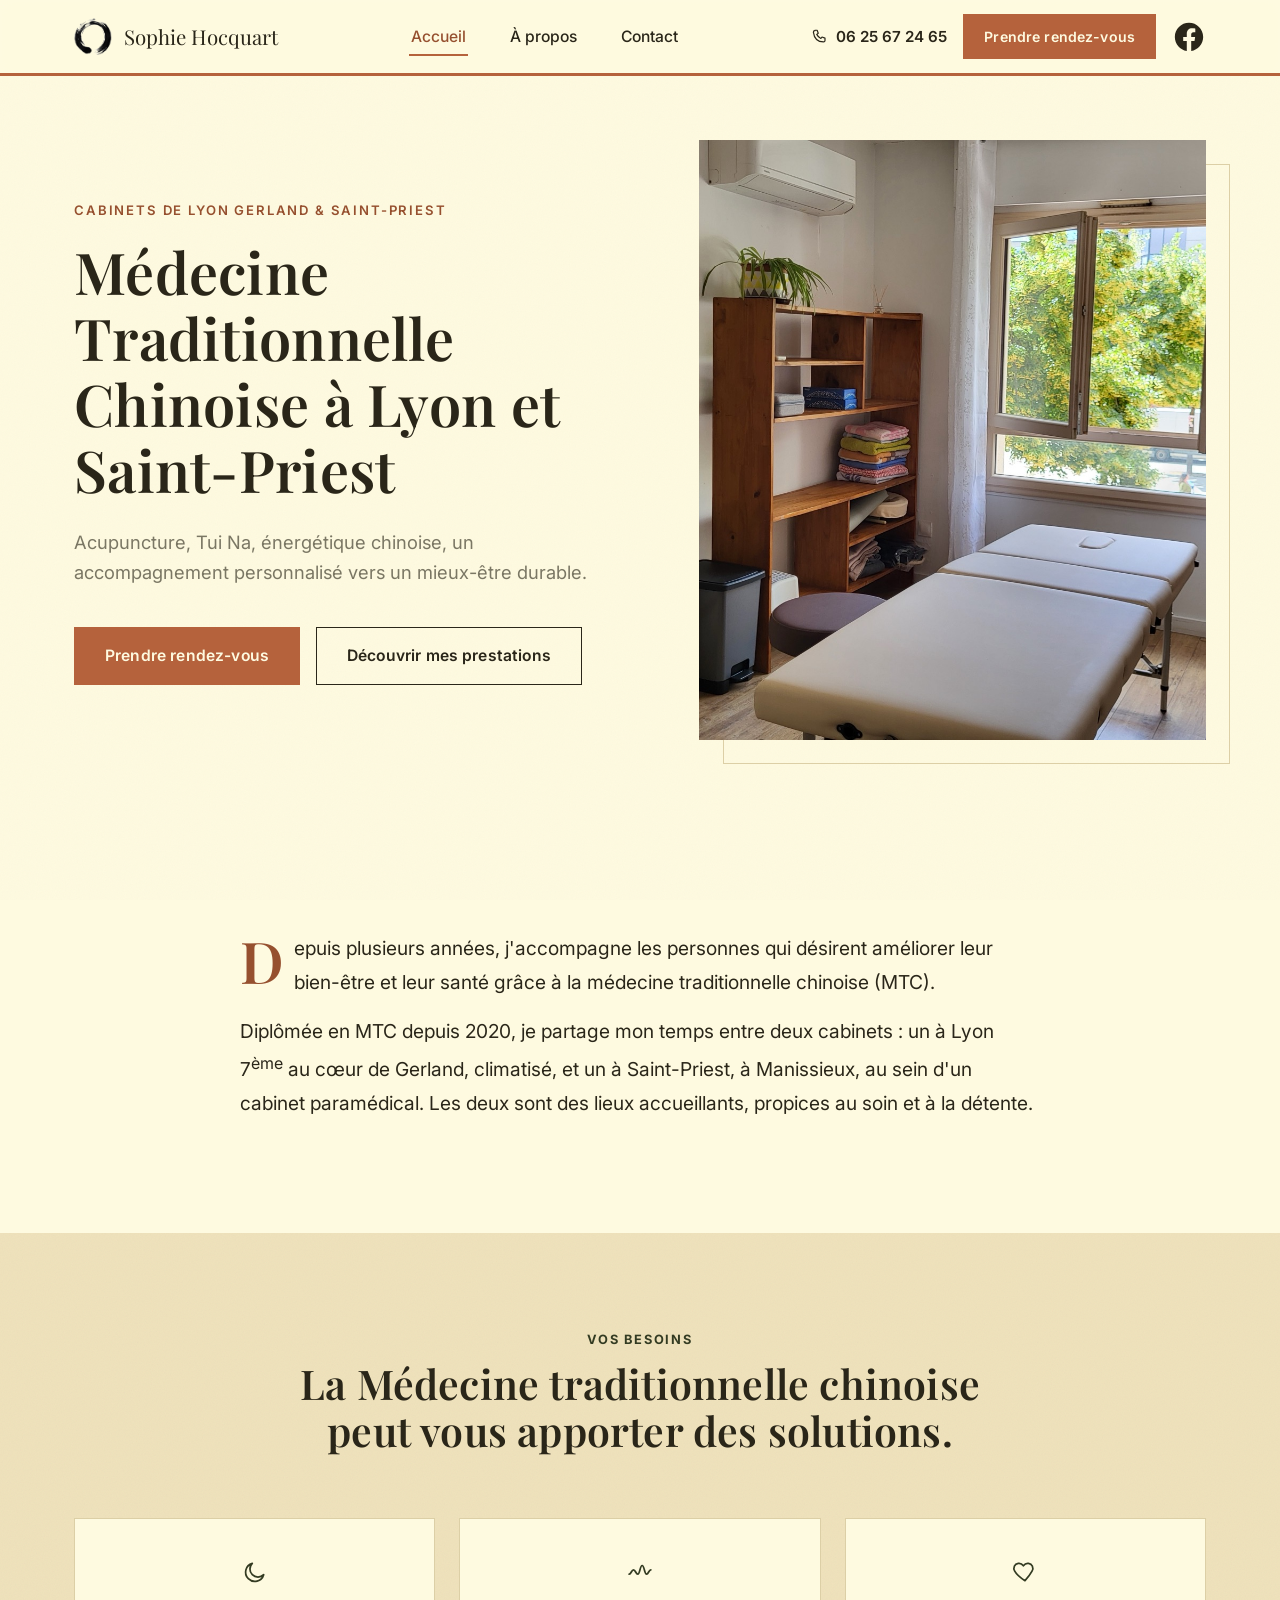
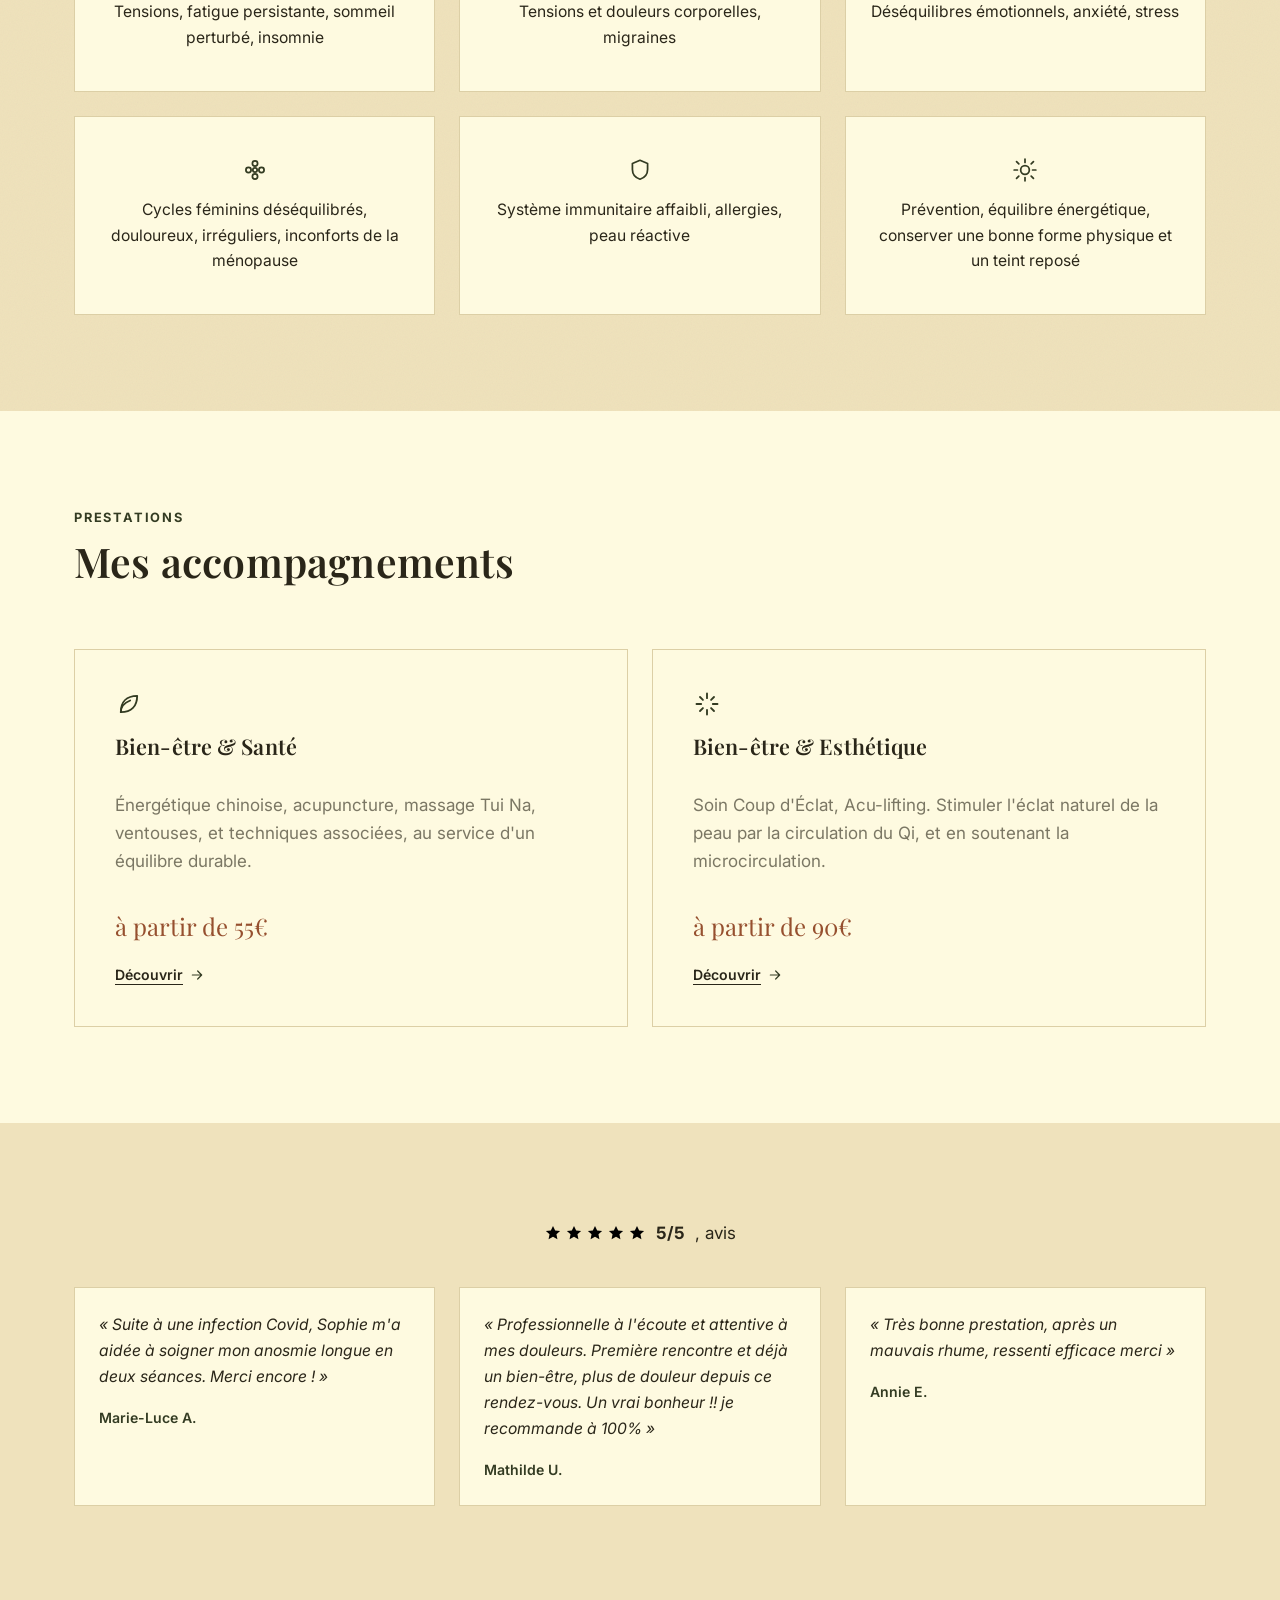
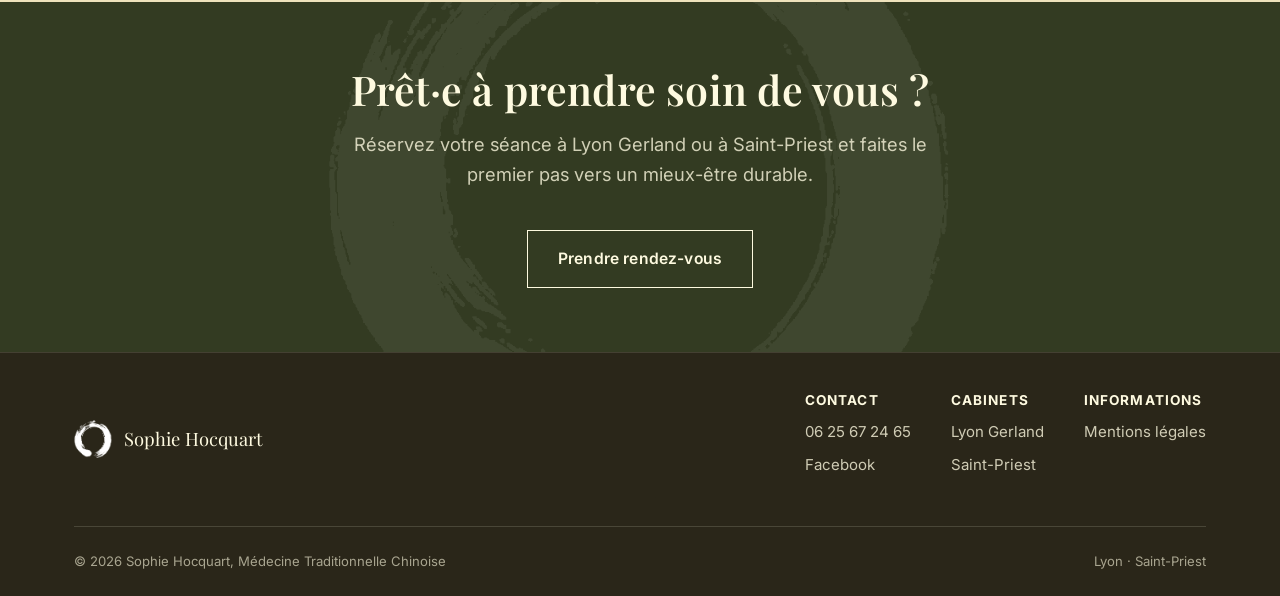
==== commit 7789bffe: "Ajuste les textes prestations, retire 'patient·es' des avis, rend le CTA inclusif Co-Authored-By: Cl" ====
--- a/index.html
+++ b/index.html
@@ -114,14 +114,14 @@
         <a href="a-propos/#prestations-sante" class="teaser-card">
           <svg viewBox="0 0 24 24" width="28" height="28" fill="none" stroke="currentColor" stroke-width="1.6" stroke-linecap="round" stroke-linejoin="round"><path d="M5 19c9 0 14-5 14-14C10 5 5 10 5 19Z"/><path d="M5 19c0-5 3-8 8-10"/></svg>
           <h3>Bien-être &amp; Santé</h3>
-          <p>Acupuncture, Tui Na, énergétique chinoise et techniques associées, au service d'un équilibre durable.</p>
+          <p>Énergétique chinoise, acupuncture, massage Tui Na, ventouses, et techniques associées, au service d'un équilibre durable.</p>
           <span class="price">à partir de 55€</span>
           <span class="go">Découvrir <svg viewBox="0 0 24 24" width="16" height="16" fill="none" stroke="currentColor" stroke-width="1.8" stroke-linecap="round" stroke-linejoin="round"><path d="M5 12h14M13 6l6 6-6 6"/></svg></span>
         </a>
         <a href="a-propos/#prestations-esthetique" class="teaser-card">
           <svg viewBox="0 0 24 24" width="28" height="28" fill="none" stroke="currentColor" stroke-width="1.6" stroke-linecap="round" stroke-linejoin="round"><path d="M12 3v4M12 17v4M3 12h4M17 12h4M6 6l2.5 2.5M15.5 15.5 18 18M18 6l-2.5 2.5M8.5 15.5 6 18"/></svg>
           <h3>Bien-être &amp; Esthétique</h3>
-          <p>Soin Coup d'Éclat, Acu-lifting. Stimuler l'éclat naturel de la peau par la circulation du Qi.</p>
+          <p>Soin Coup d'Éclat, Acu-lifting. Stimuler l'éclat naturel de la peau par la circulation du Qi, et en soutenant la microcirculation.</p>
           <span class="price">à partir de 90€</span>
           <span class="go">Découvrir <svg viewBox="0 0 24 24" width="16" height="16" fill="none" stroke="currentColor" stroke-width="1.8" stroke-linecap="round" stroke-linejoin="round"><path d="M5 12h14M13 6l6 6-6 6"/></svg></span>
         </a>
@@ -141,7 +141,7 @@
           <svg viewBox="0 0 24 24" width="18" height="18"><path d="M12 2.5l2.9 6 6.6.7-4.9 4.5 1.3 6.5L12 16.9l-5.9 3.3 1.3-6.5-4.9-4.5 6.6-.7Z"/></svg>
           <svg viewBox="0 0 24 24" width="18" height="18"><path d="M12 2.5l2.9 6 6.6.7-4.9 4.5 1.3 6.5L12 16.9l-5.9 3.3 1.3-6.5-4.9-4.5 6.6-.7Z"/></svg>
         </span>
-        <strong>5/5</strong>, avis patient·es
+        <strong>5/5</strong>, avis
       </div>
       <div class="testi-grid">
         <div class="testi-card">
@@ -164,7 +164,7 @@
   <section class="cta-band">
     <div class="enso-bg"><img src="images/logo-enso.png" alt=""></div>
     <div class="container">
-      <h2>Prête à prendre soin de vous ?</h2>
+      <h2>Prêt·e à prendre soin de vous ?</h2>
       <p class="lead">Réservez votre séance à Lyon Gerland ou à Saint-Priest et faites le premier pas vers un mieux-être durable.</p>
       <a href="contact/" class="btn btn-outline-creme">Prendre rendez-vous</a>
     </div>
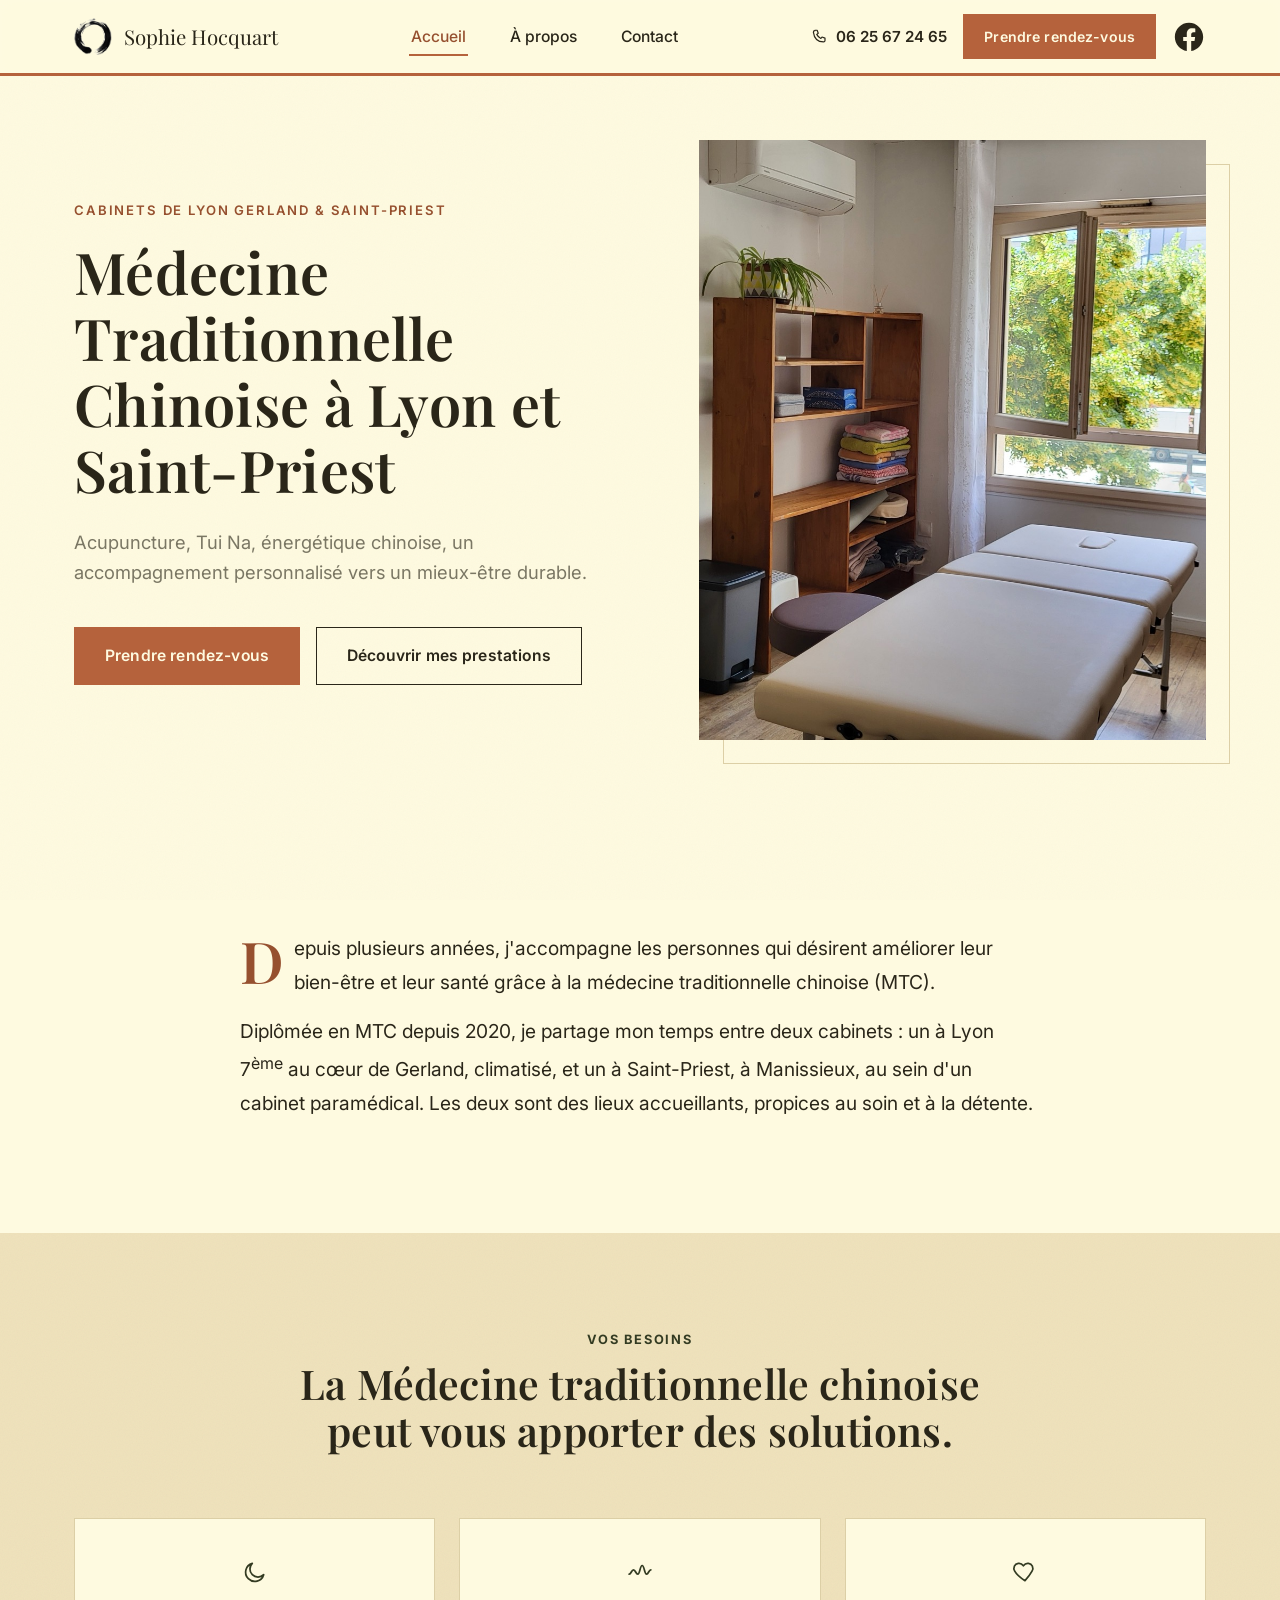
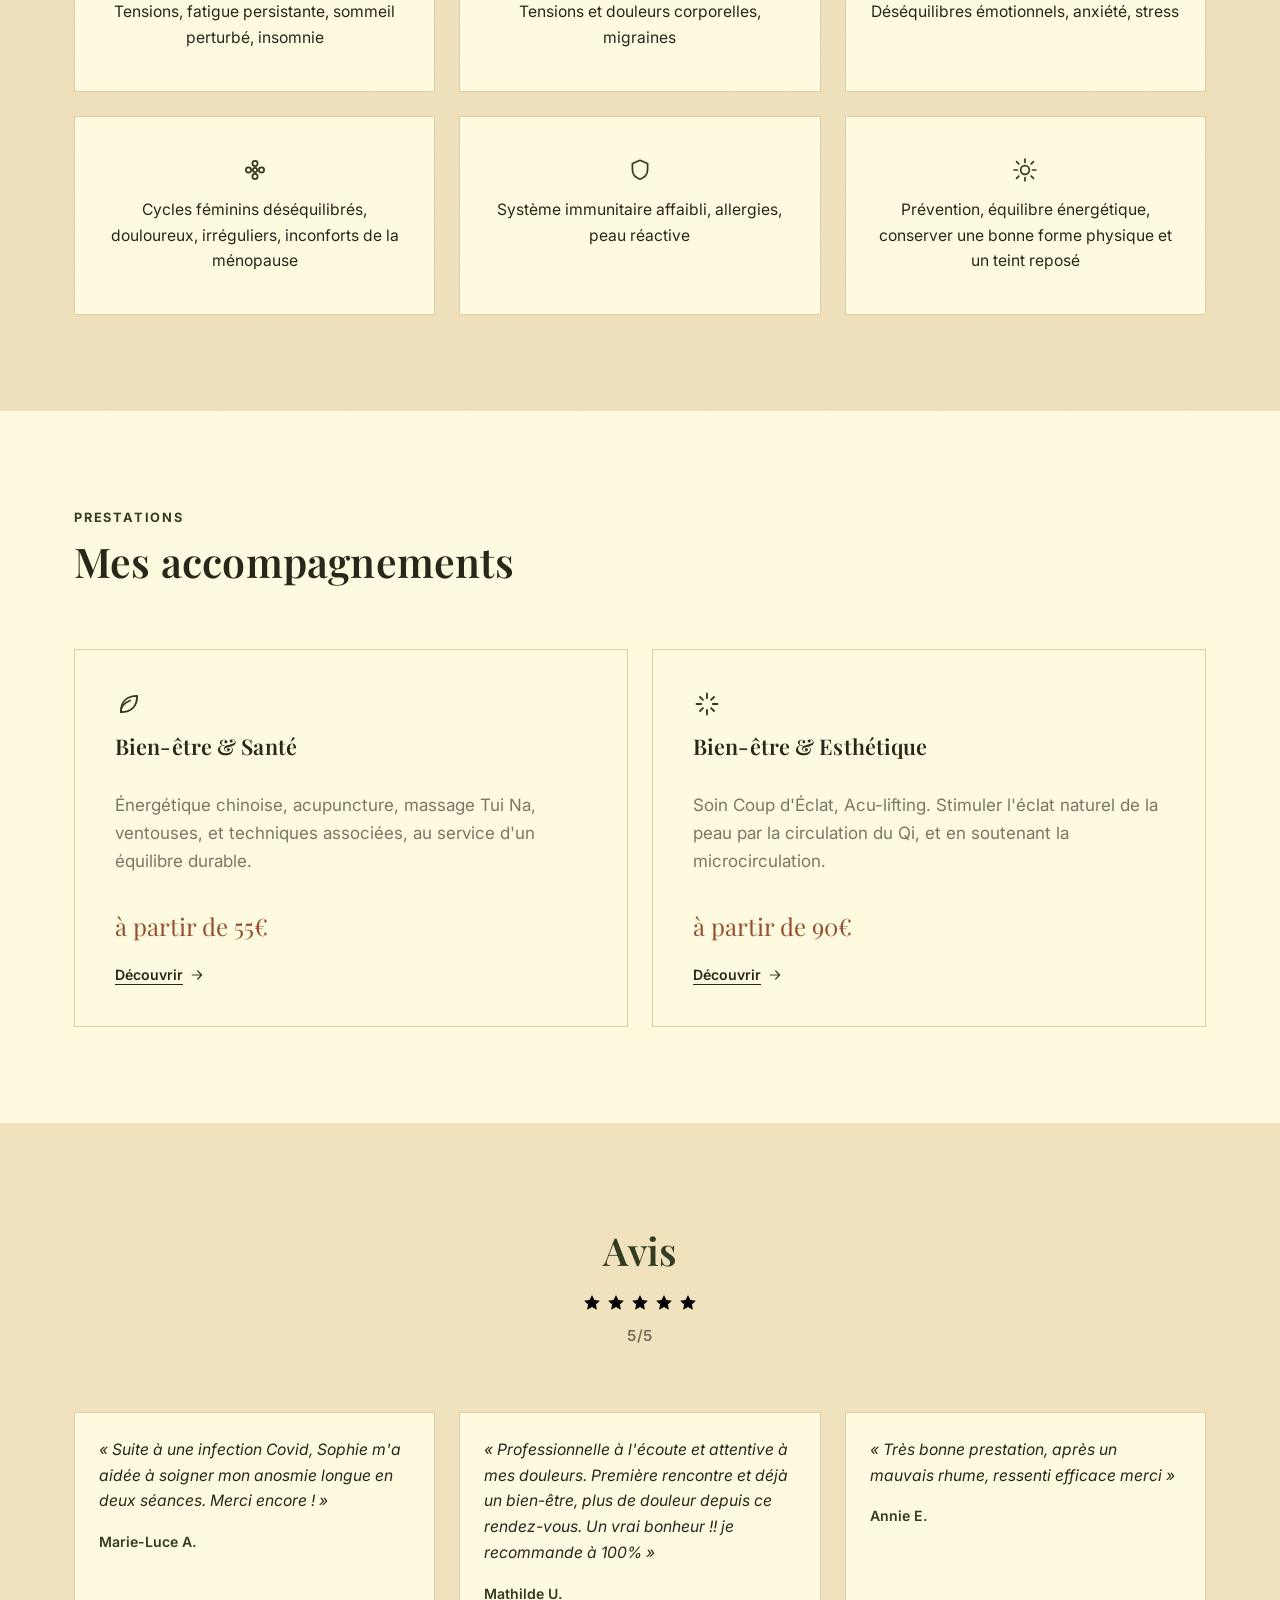
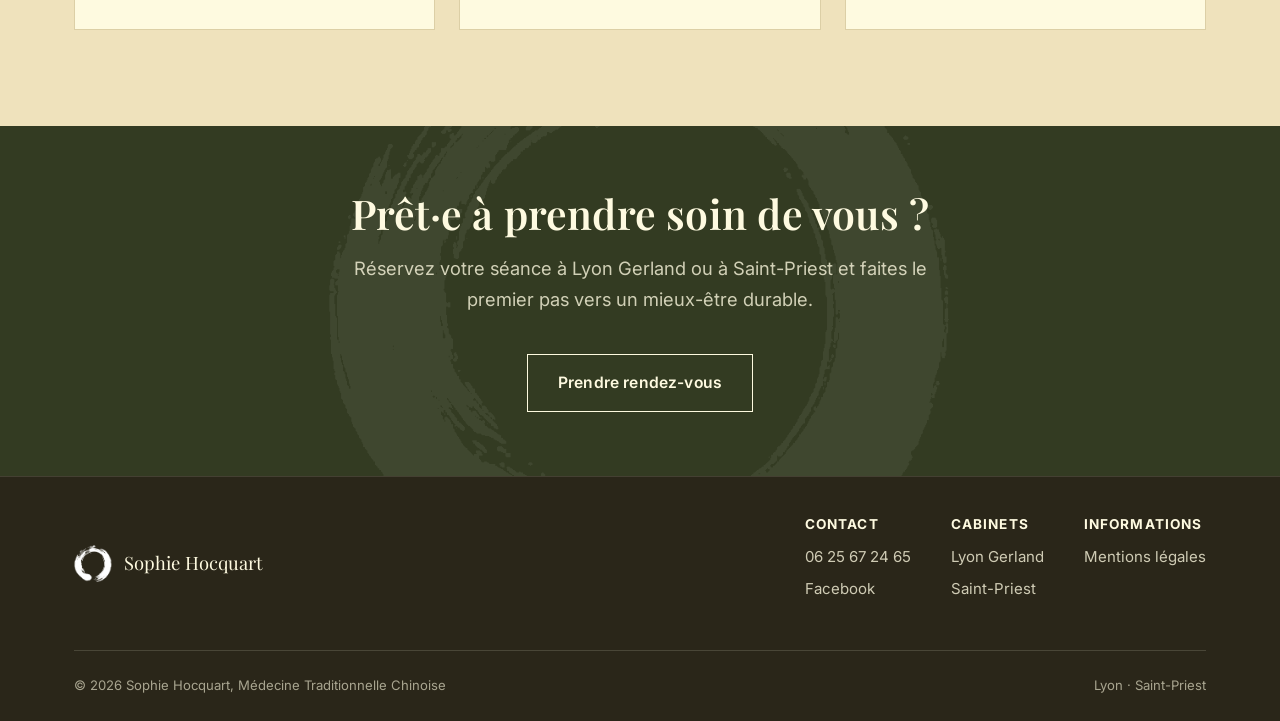
==== commit 390b7f1a: "Redesign de l'encart avis : titre 'Avis' centré au-dessus des étoiles et de la note Co-Authored-By: " ====
--- a/index.html
+++ b/index.html
@@ -134,14 +134,15 @@
   <section class="section section-alt">
     <div class="container">
       <div class="rating-line">
+        <span class="rating-title">Avis</span>
         <span class="rating-stars">
-          <svg viewBox="0 0 24 24" width="18" height="18"><path d="M12 2.5l2.9 6 6.6.7-4.9 4.5 1.3 6.5L12 16.9l-5.9 3.3 1.3-6.5-4.9-4.5 6.6-.7Z"/></svg>
-          <svg viewBox="0 0 24 24" width="18" height="18"><path d="M12 2.5l2.9 6 6.6.7-4.9 4.5 1.3 6.5L12 16.9l-5.9 3.3 1.3-6.5-4.9-4.5 6.6-.7Z"/></svg>
-          <svg viewBox="0 0 24 24" width="18" height="18"><path d="M12 2.5l2.9 6 6.6.7-4.9 4.5 1.3 6.5L12 16.9l-5.9 3.3 1.3-6.5-4.9-4.5 6.6-.7Z"/></svg>
-          <svg viewBox="0 0 24 24" width="18" height="18"><path d="M12 2.5l2.9 6 6.6.7-4.9 4.5 1.3 6.5L12 16.9l-5.9 3.3 1.3-6.5-4.9-4.5 6.6-.7Z"/></svg>
-          <svg viewBox="0 0 24 24" width="18" height="18"><path d="M12 2.5l2.9 6 6.6.7-4.9 4.5 1.3 6.5L12 16.9l-5.9 3.3 1.3-6.5-4.9-4.5 6.6-.7Z"/></svg>
+          <svg viewBox="0 0 24 24" width="20" height="20"><path d="M12 2.5l2.9 6 6.6.7-4.9 4.5 1.3 6.5L12 16.9l-5.9 3.3 1.3-6.5-4.9-4.5 6.6-.7Z"/></svg>
+          <svg viewBox="0 0 24 24" width="20" height="20"><path d="M12 2.5l2.9 6 6.6.7-4.9 4.5 1.3 6.5L12 16.9l-5.9 3.3 1.3-6.5-4.9-4.5 6.6-.7Z"/></svg>
+          <svg viewBox="0 0 24 24" width="20" height="20"><path d="M12 2.5l2.9 6 6.6.7-4.9 4.5 1.3 6.5L12 16.9l-5.9 3.3 1.3-6.5-4.9-4.5 6.6-.7Z"/></svg>
+          <svg viewBox="0 0 24 24" width="20" height="20"><path d="M12 2.5l2.9 6 6.6.7-4.9 4.5 1.3 6.5L12 16.9l-5.9 3.3 1.3-6.5-4.9-4.5 6.6-.7Z"/></svg>
+          <svg viewBox="0 0 24 24" width="20" height="20"><path d="M12 2.5l2.9 6 6.6.7-4.9 4.5 1.3 6.5L12 16.9l-5.9 3.3 1.3-6.5-4.9-4.5 6.6-.7Z"/></svg>
         </span>
-        <strong>5/5</strong>, avis
+        <span class="rating-score">5/5</span>
       </div>
       <div class="testi-grid">
         <div class="testi-card">
--- a/styles.css
+++ b/styles.css
@@ -270,8 +270,10 @@
 @media (max-width:760px){.teaser-grid{grid-template-columns:1fr;}}
 
 /* Avis clients */
-.rating-line{display:flex;align-items:center;gap:10px;justify-content:center;margin-bottom:var(--space-4);}
-.rating-stars{display:flex;gap:3px;color:var(--argile);}
+.rating-line{display:flex;flex-direction:column;align-items:center;gap:10px;margin-bottom:var(--space-5);}
+.rating-title{font-family:var(--font-titre);font-size:clamp(1.8rem,3vw,2.4rem);font-weight:600;color:var(--olive-fonce);}
+.rating-stars{display:flex;gap:4px;color:var(--argile);}
+.rating-score{font-size:.95rem;font-weight:600;letter-spacing:.04em;color:var(--encre-60);}
 .testi-grid{display:grid;grid-template-columns:repeat(3,1fr);gap:var(--space-3);}
 .testi-card{
   background:var(--creme);border:1px solid var(--sable);padding:var(--space-3);
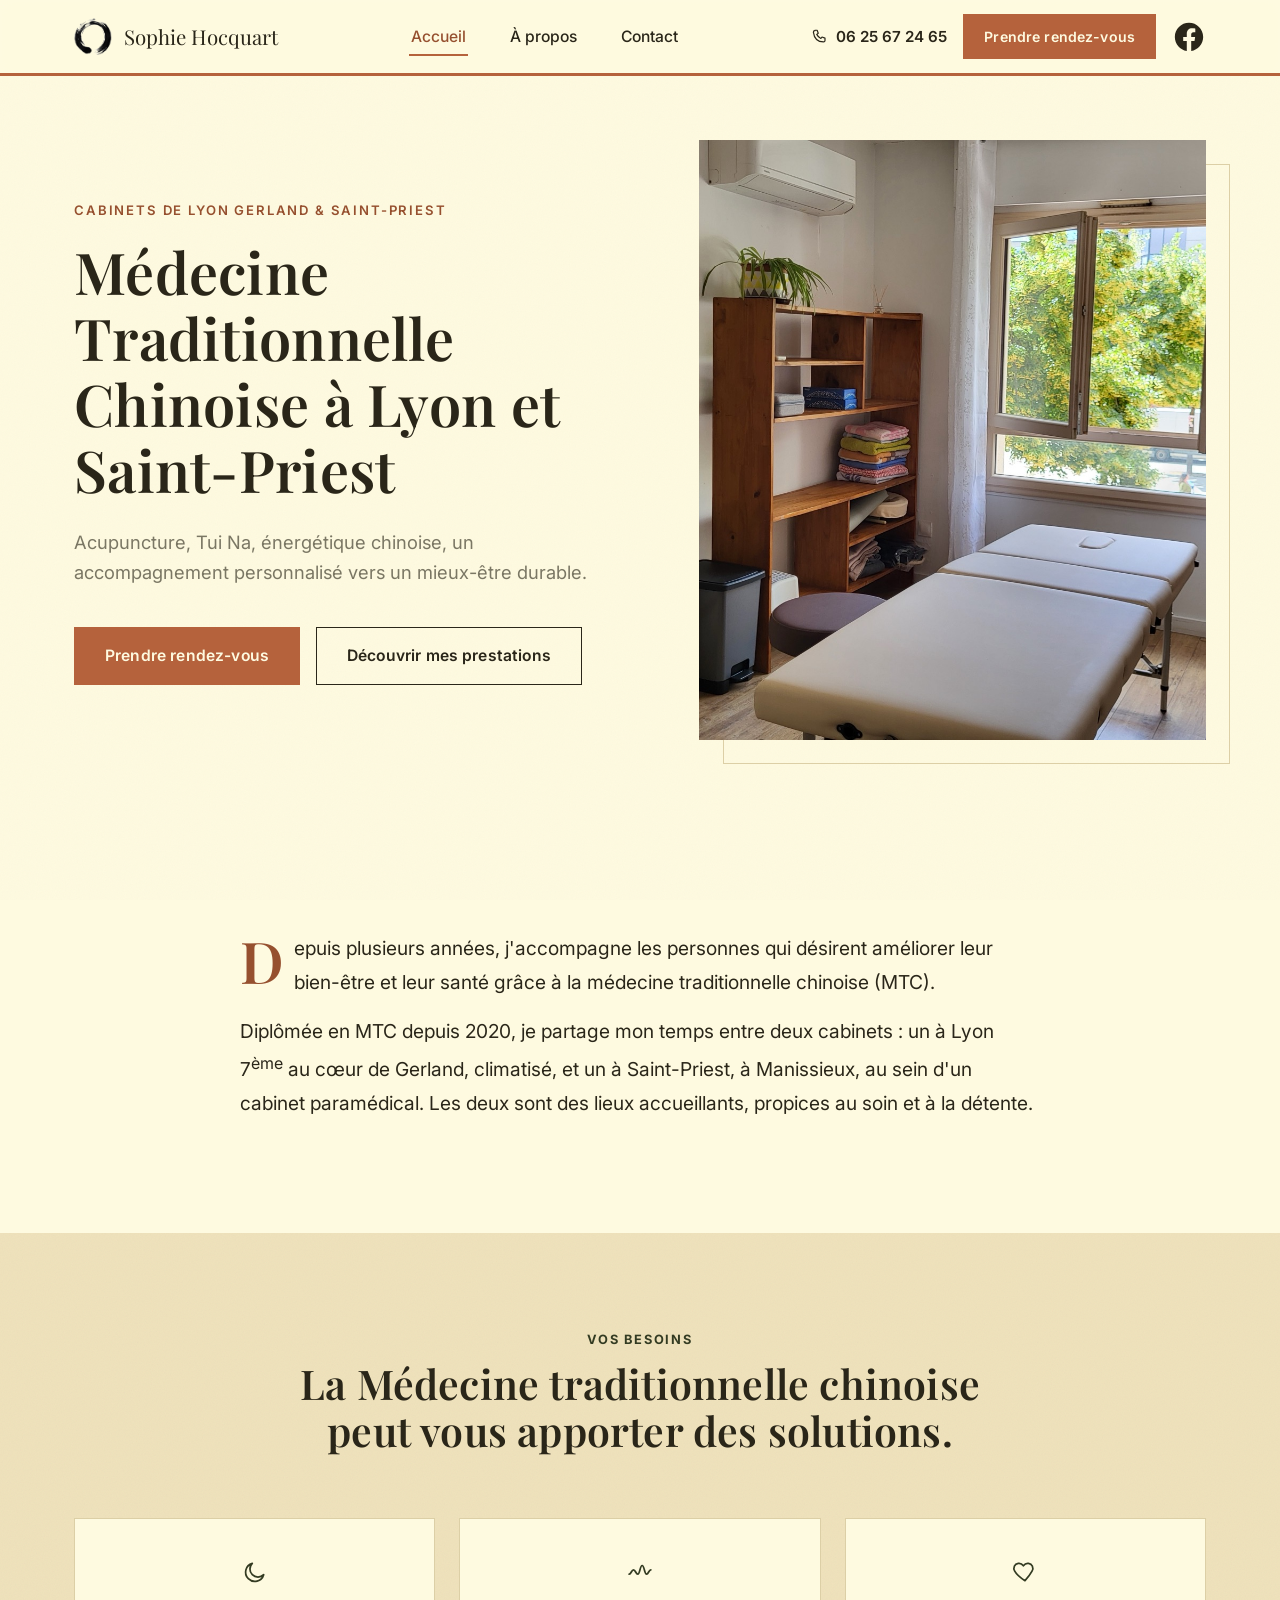
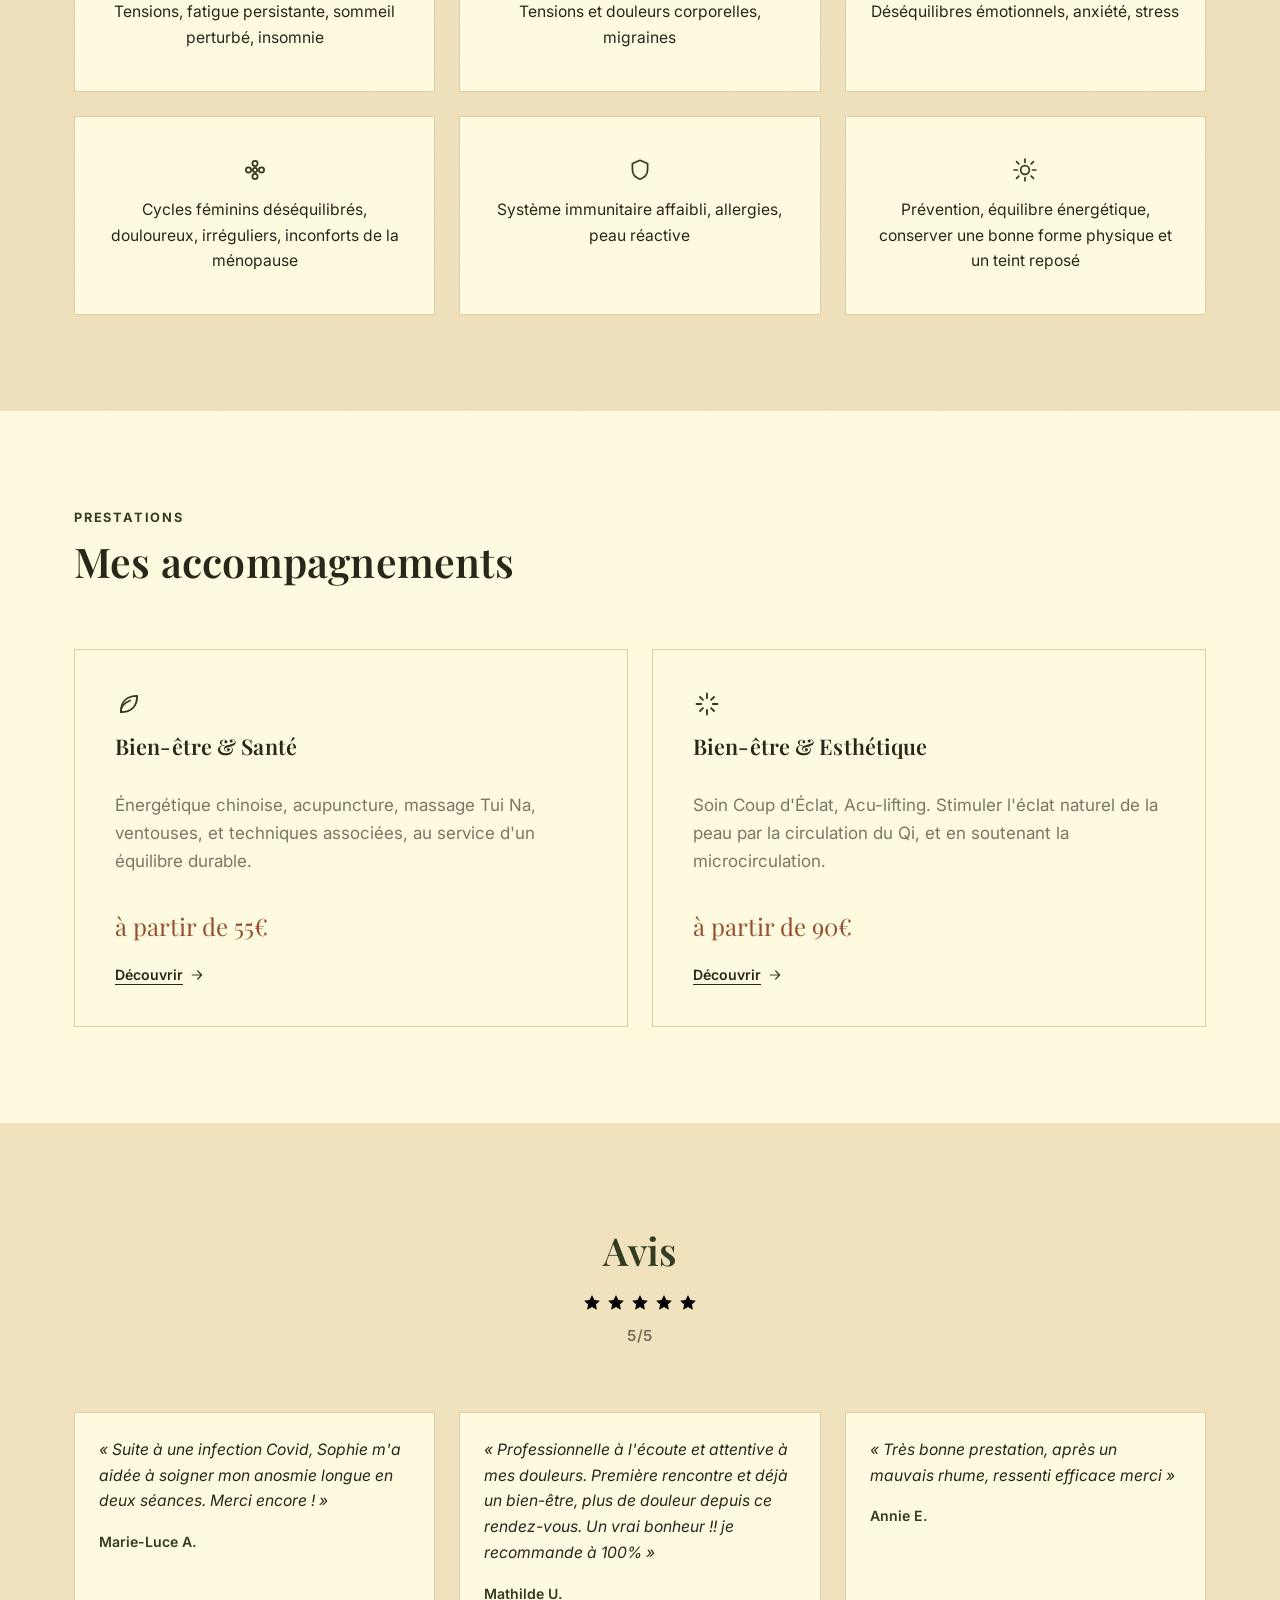
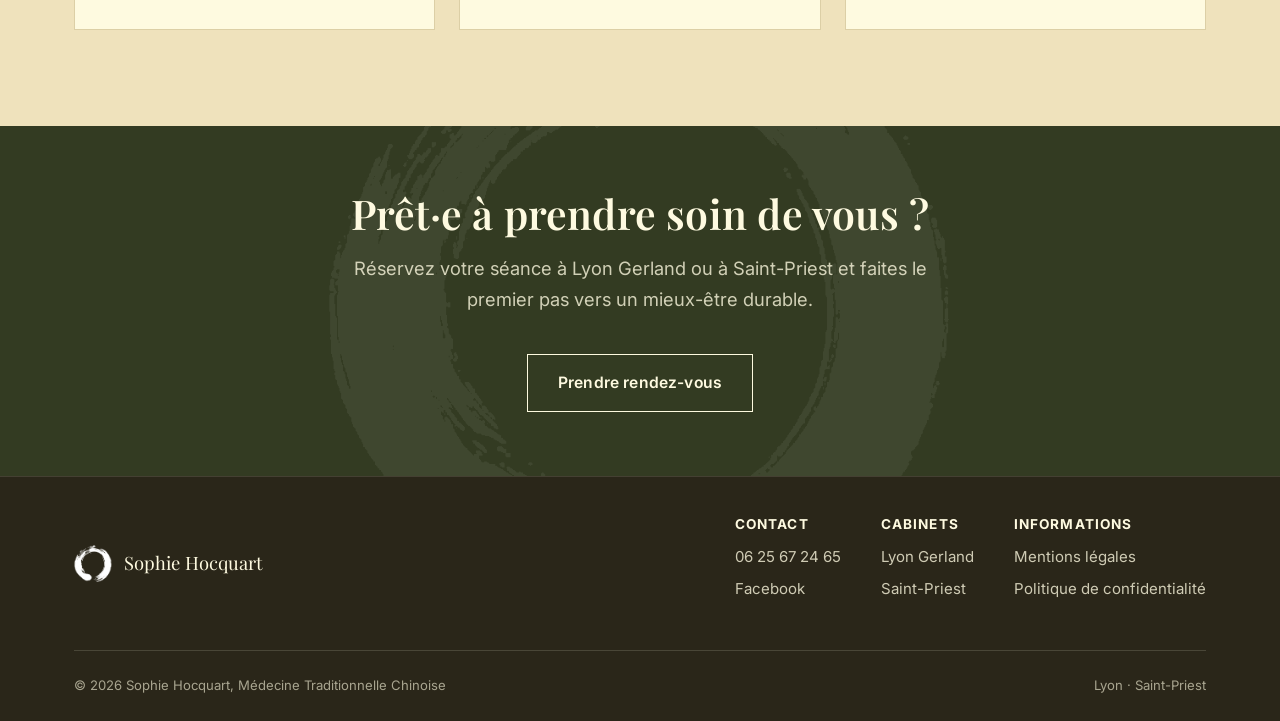
==== commit 7f55f7ee: "Ajoute les pages Mentions legales et Politique de confidentialite Co-Authored-By: Claude Sonnet 5 <n" ====
--- a/index.html
+++ b/index.html
@@ -27,7 +27,7 @@
         <span>06 25 67 24 65</span>
       </a>
       <a href="contact/" class="btn btn-argile btn-sm btn-header">Prendre rendez-vous</a>
-      <a href="https://facebook.com" target="_blank" rel="noopener" class="social-link" aria-label="Facebook">
+      <a href="https://www.facebook.com/profile.php?id=61591639384010" target="_blank" rel="noopener" class="social-link" aria-label="Facebook">
         <svg viewBox="0 0 24 24" width="34" height="34" fill="currentColor"><path d="M22 12c0-5.523-4.477-10-10-10S2 6.477 2 12c0 4.991 3.657 9.128 8.438 9.878v-6.987h-2.54V12h2.54V9.797c0-2.506 1.492-3.89 3.777-3.89 1.094 0 2.238.195 2.238.195v2.46h-1.26c-1.243 0-1.63.771-1.63 1.562V12h2.773l-.443 2.89h-2.33v6.988C18.343 21.128 22 16.991 22 12Z"/></svg>
       </a>
       <button class="nav-toggle" aria-label="Ouvrir le menu" aria-expanded="false">
@@ -184,7 +184,7 @@
         <div class="footer-col">
           <h4>Contact</h4>
           <a href="tel:+33625672465">06 25 67 24 65</a>
-          <a href="https://facebook.com" target="_blank" rel="noopener">Facebook</a>
+          <a href="https://www.facebook.com/profile.php?id=61591639384010" target="_blank" rel="noopener">Facebook</a>
         </div>
         <div class="footer-col">
           <h4>Cabinets</h4>
@@ -193,7 +193,8 @@
         </div>
         <div class="footer-col">
           <h4>Informations</h4>
-          <a href="#">Mentions légales</a>
+          <a href="mentions-legales/">Mentions légales</a>
+          <a href="politique-de-confidentialite/">Politique de confidentialité</a>
         </div>
       </div>
     </div>
--- a/styles.css
+++ b/styles.css
@@ -313,12 +313,13 @@
 /* ---------- À propos ---------- */
 .bio-grid{display:grid;grid-template-columns:.9fr 1.1fr;gap:var(--space-5);align-items:center;}
 .bio-photo{
-  aspect-ratio:4/5;background:
+  aspect-ratio:5/4;background:
     repeating-linear-gradient(135deg,rgba(42,38,25,.05) 0 2px,transparent 2px 10px),
     var(--sable);
   border:1px solid var(--sable);
   position:relative;display:flex;align-items:center;justify-content:center;overflow:hidden;
 }
+.bio-photo img{width:100%;height:100%;object-fit:cover;}
 .bio-photo .enso-bg{width:70%;height:70%;position:static;opacity:.25;filter:none;}
 .bio-photo .enso-bg img{filter:brightness(0);opacity:.5;}
 .bio-photo span{
@@ -388,10 +389,23 @@
   .pricing-actions{flex-direction:column;}
   .pricing-actions .btn{width:100%;}
 }
+.pricing-legal{margin-top:var(--space-4);max-width:70ch;}
+.pricing-legal p{font-size:.82rem;line-height:1.6;color:var(--encre-60);margin-bottom:8px;}
 
 .price-table{width:100%;border-collapse:collapse;margin-top:var(--space-2);}
 .price-table td{padding:14px 0;border-bottom:1px solid var(--sable);vertical-align:top;}
 .price-table td:last-child{text-align:right;font-family:var(--font-titre);font-size:1.2rem;color:var(--argile-fonce);white-space:nowrap;padding-left:var(--space-2);}
+
+/* Pages légales (mentions légales, confidentialité) */
+.legal-content{max-width:760px;}
+.legal-content h2{font-size:1.5rem;margin-top:var(--space-5);}
+.legal-content h2:first-of-type{margin-top:0;}
+.legal-content h3{font-size:1.1rem;margin-top:var(--space-3);}
+.legal-content p{color:var(--encre-60);}
+.legal-content ul{margin:0 0 var(--space-2);padding-left:1.2em;color:var(--encre-60);}
+.legal-content li{margin-bottom:6px;}
+.legal-content strong{color:var(--encre);}
+.legal-content a{color:var(--argile-fonce);text-decoration:underline;}
 
 /* Esthétique / acu-lifting, bloc texte + motif enso */
 .esthetique-block{
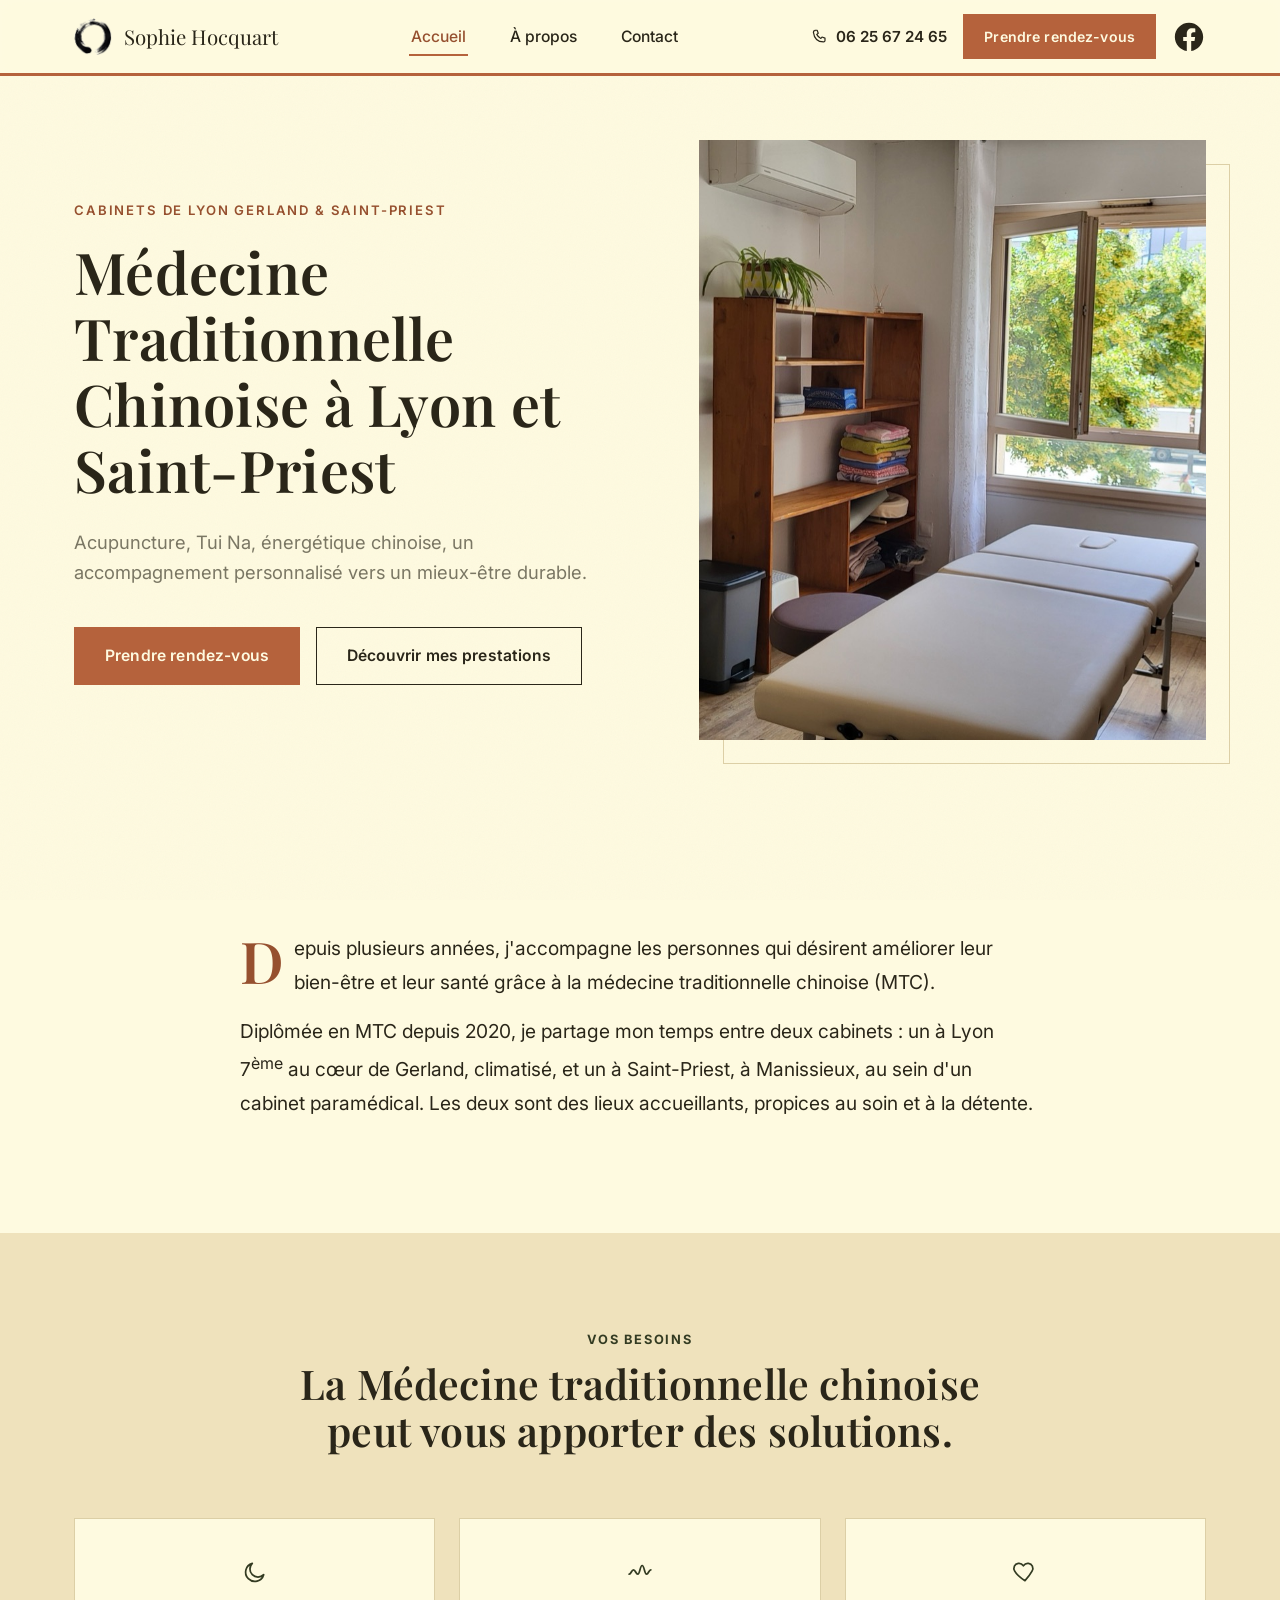
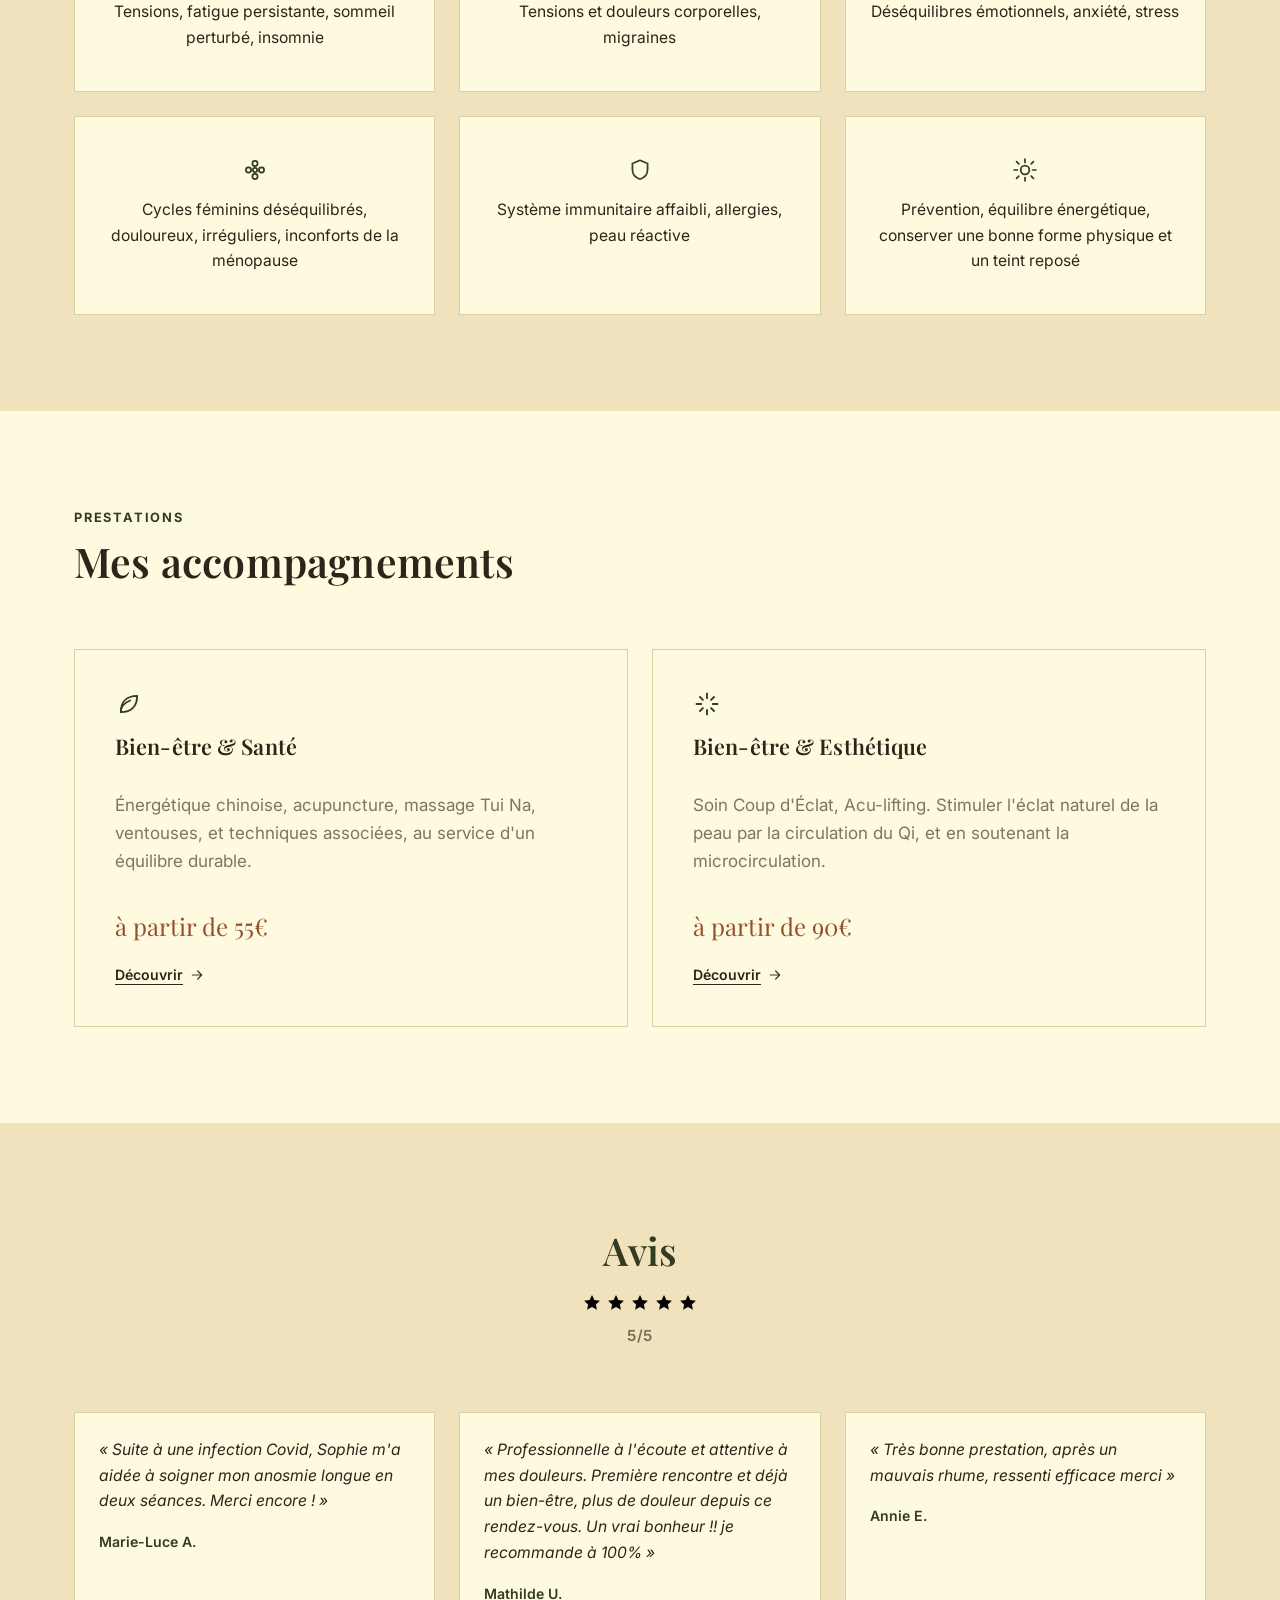
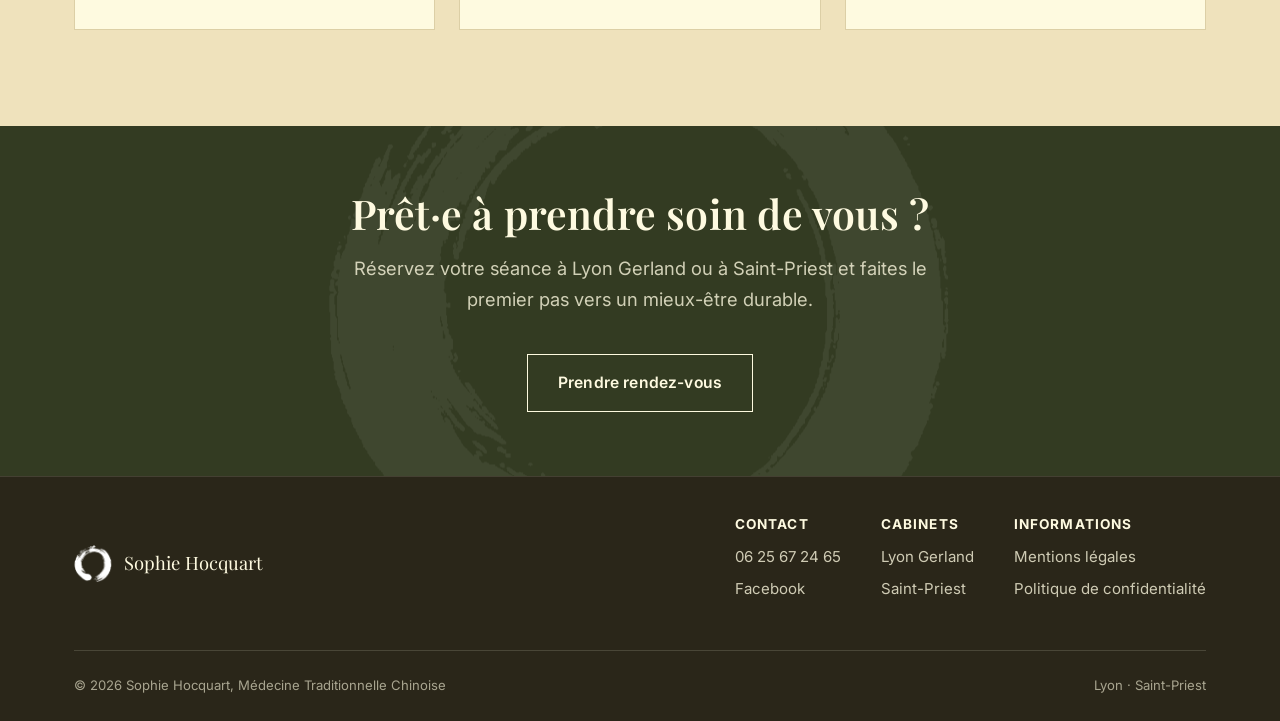
==== commit 81dbed80: "Ajoute le SEO technique et optimise le poids des images - robots.txt, sitemap.xml, URLs canoniques -" ====
--- a/index.html
+++ b/index.html
@@ -5,6 +5,18 @@
 <meta name="viewport" content="width=device-width, initial-scale=1">
 <title>Sophie Hocquart, Médecine Traditionnelle Chinoise à Lyon et Saint-Priest</title>
 <meta name="description" content="Acupuncture, Tui Na, énergétique chinoise à Lyon Gerland et Saint-Priest. Un accompagnement personnalisé vers un mieux-être durable, par Sophie Hocquart, praticienne en MTC.">
+<link rel="canonical" href="https://sophie-hocquart-mtc.fr/">
+<meta property="og:type" content="website">
+<meta property="og:site_name" content="Sophie Hocquart, Médecine Traditionnelle Chinoise">
+<meta property="og:locale" content="fr_FR">
+<meta property="og:title" content="Sophie Hocquart, Médecine Traditionnelle Chinoise à Lyon et Saint-Priest">
+<meta property="og:description" content="Acupuncture, Tui Na, énergétique chinoise à Lyon Gerland et Saint-Priest. Un accompagnement personnalisé vers un mieux-être durable, par Sophie Hocquart, praticienne en MTC.">
+<meta property="og:url" content="https://sophie-hocquart-mtc.fr/">
+<meta property="og:image" content="https://sophie-hocquart-mtc.fr/images/cabinet-gerland-hero.jpg">
+<meta name="twitter:card" content="summary_large_image">
+<meta name="twitter:title" content="Sophie Hocquart, Médecine Traditionnelle Chinoise à Lyon et Saint-Priest">
+<meta name="twitter:description" content="Acupuncture, Tui Na, énergétique chinoise à Lyon Gerland et Saint-Priest. Un accompagnement personnalisé vers un mieux-être durable, par Sophie Hocquart, praticienne en MTC.">
+<meta name="twitter:image" content="https://sophie-hocquart-mtc.fr/images/cabinet-gerland-hero.jpg">
 <link rel="stylesheet" href="styles.css">
 <script defer src="nav.js"></script>
 </head>
@@ -52,7 +64,7 @@
         </div>
       </div>
       <div class="hero-figure">
-        <img src="images/cabinet-gerland-hero.jpg" alt="Cabinet de soin de Sophie Hocquart, table de soin en cuir crème et lumière naturelle">
+        <img src="images/cabinet-gerland-hero.jpg" alt="Cabinet de soin de Sophie Hocquart, table de soin en cuir crème et lumière naturelle" fetchpriority="high">
       </div>
     </div>
   </section>
@@ -163,7 +175,7 @@
 
   <!-- CTA FINAL -->
   <section class="cta-band">
-    <div class="enso-bg"><img src="images/logo-enso.png" alt=""></div>
+    <div class="enso-bg"><img src="images/logo-enso.png" alt="" loading="lazy" decoding="async"></div>
     <div class="container">
       <h2>Prêt·e à prendre soin de vous ?</h2>
       <p class="lead">Réservez votre séance à Lyon Gerland ou à Saint-Priest et faites le premier pas vers un mieux-être durable.</p>
@@ -205,5 +217,20 @@
   </div>
 </footer>
 
+<script type="application/ld+json">
+{
+  "@context": "https://schema.org",
+  "@type": "HealthAndBeautyBusiness",
+  "name": "Sophie Hocquart, Médecine Traditionnelle Chinoise",
+  "url": "https://sophie-hocquart-mtc.fr/",
+  "logo": "https://sophie-hocquart-mtc.fr/images/logo-enso.png",
+  "image": "https://sophie-hocquart-mtc.fr/images/cabinet-gerland-hero.jpg",
+  "telephone": "+33625672465",
+  "email": "hocquart.sophie@sfr.fr",
+  "sameAs": ["https://www.facebook.com/profile.php?id=61591639384010"],
+  "priceRange": "€€"
+}
+</script>
+
 </body>
 </html>
